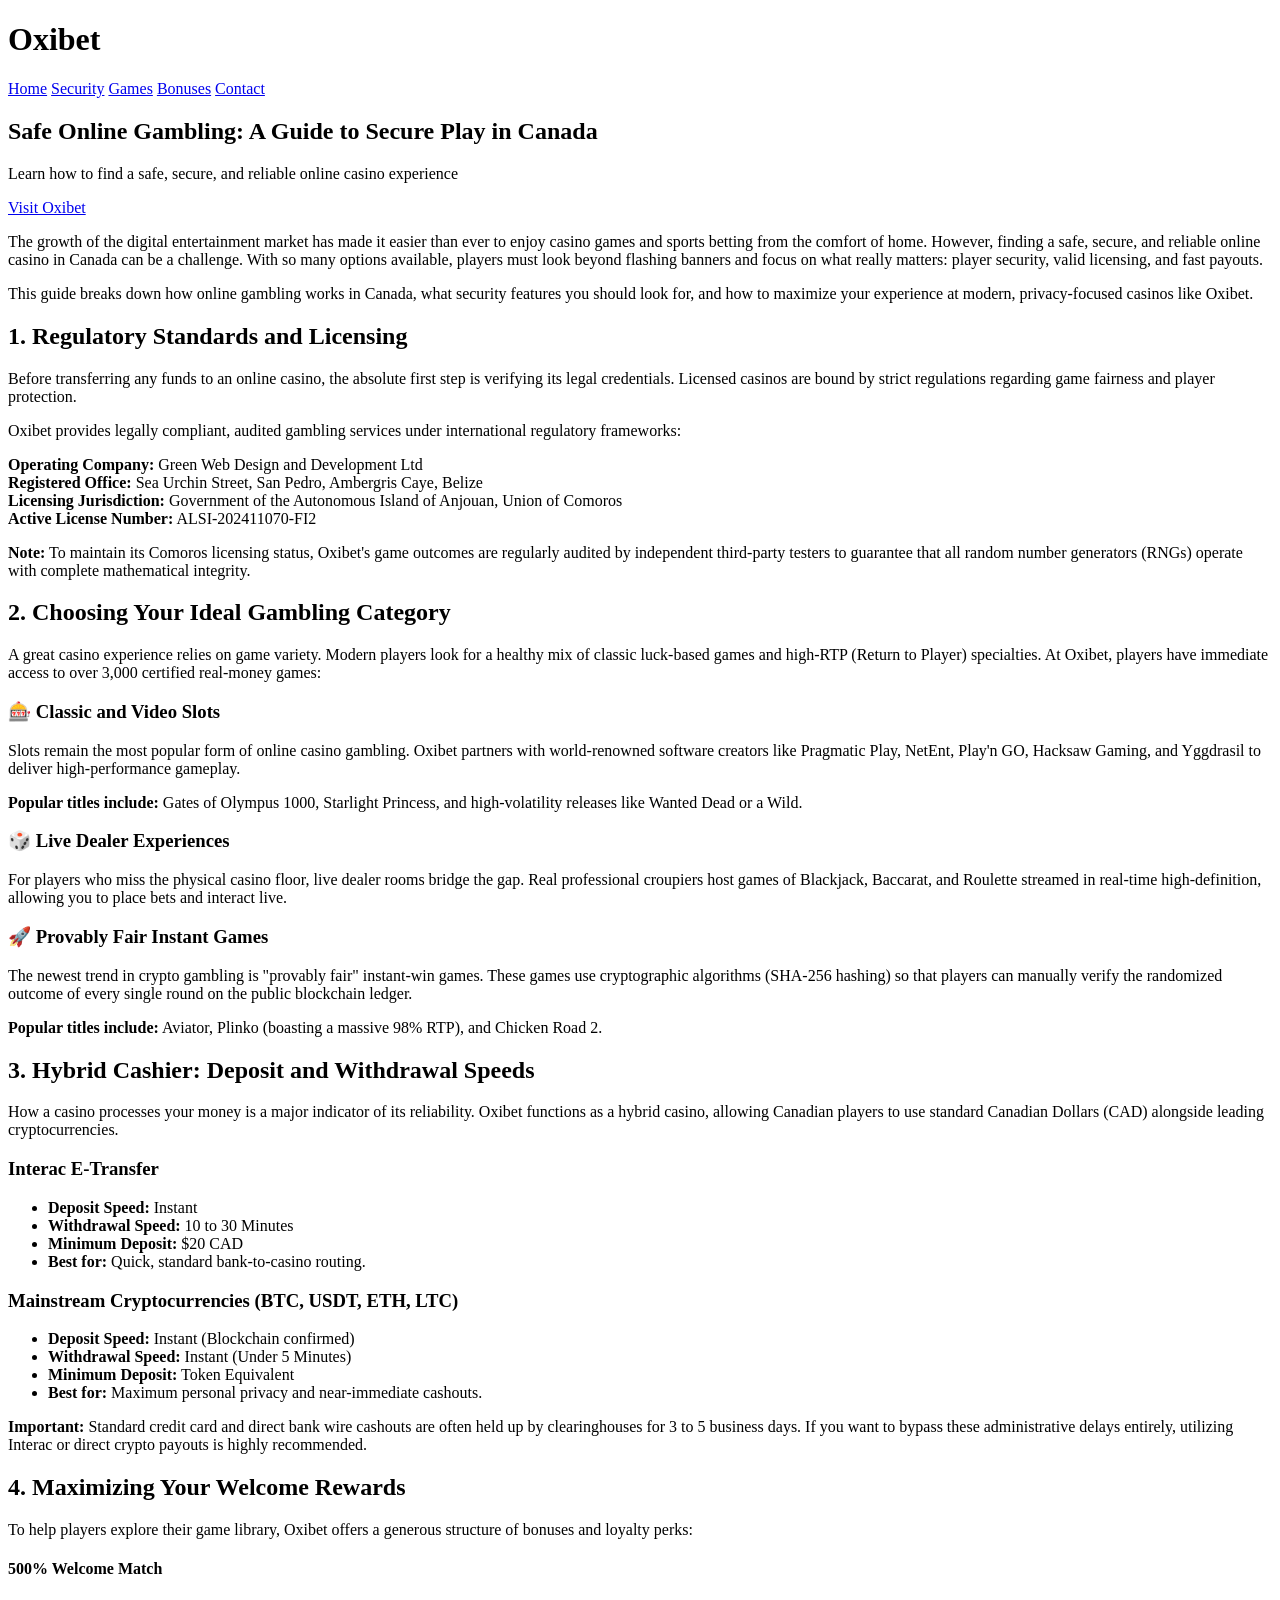
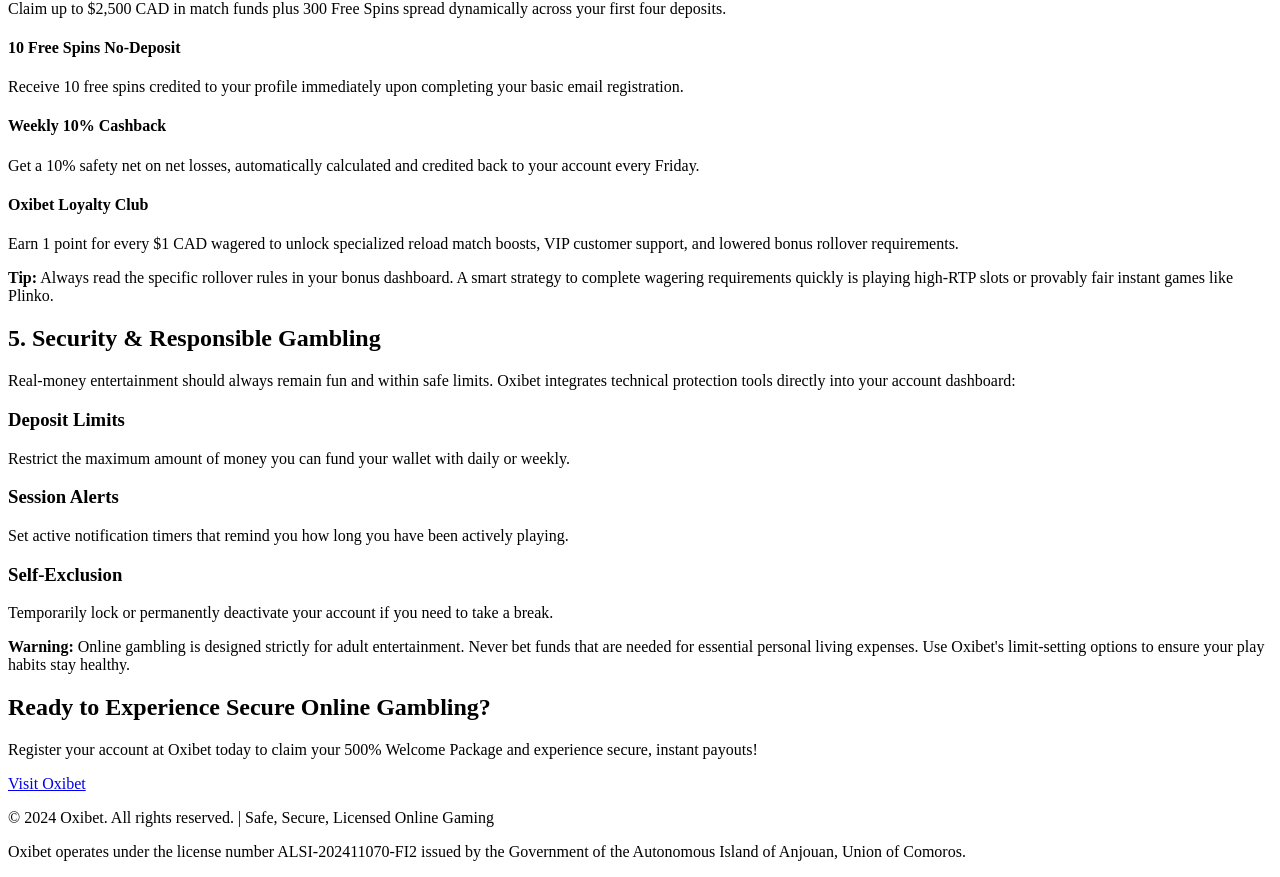
==== index.html @ b062eaac "Add index.html - Oxibet website" ====
<!DOCTYPE html>
<html lang="en">
<head>
    <meta charset="UTF-8">
    <meta name="viewport" content="width=device-width, initial-scale=1.0">
    <title>Safe Online Gambling: A Guide to Secure Play in Canada | Oxibet</title>
    <link rel="stylesheet" href="style.css">
</head>
<body>
    <!-- Header -->
    <header class="header">
        <div class="container">
            <h1 class="logo">Oxibet</h1>
            <nav class="nav">
                <a href="#home">Home</a>
                <a href="#security">Security</a>
                <a href="#games">Games</a>
                <a href="#bonuses">Bonuses</a>
                <a href="#contact">Contact</a>
            </nav>
        </div>
    </header>

    <!-- Hero Section -->
    <section class="hero" id="home">
        <div class="container">
            <h1 class="hero-title">Safe Online Gambling: A Guide to Secure Play in Canada</h1>
            <p class="hero-subtitle">Learn how to find a safe, secure, and reliable online casino experience</p>
            <a href="https://oxibet.com" class="cta-button">Visit Oxibet</a>
        </div>
    </section>

    <!-- Main Content -->
    <main class="main-content">
        <div class="container">
            <!-- Introduction -->
            <section class="intro-section">
                <p>The growth of the digital entertainment market has made it easier than ever to enjoy casino games and sports betting from the comfort of home. However, finding a safe, secure, and reliable online casino in Canada can be a challenge. With so many options available, players must look beyond flashing banners and focus on what really matters: player security, valid licensing, and fast payouts.</p>
                <p>This guide breaks down how online gambling works in Canada, what security features you should look for, and how to maximize your experience at modern, privacy-focused casinos like Oxibet.</p>
            </section>

            <!-- Section 1: Regulatory Standards and Licensing -->
            <section class="content-section" id="security">
                <h2>1. Regulatory Standards and Licensing</h2>
                <p>Before transferring any funds to an online casino, the absolute first step is verifying its legal credentials. Licensed casinos are bound by strict regulations regarding game fairness and player protection.</p>
                <p>Oxibet provides legally compliant, audited gambling services under international regulatory frameworks:</p>
                
                <div class="info-box">
                    <div class="info-item">
                        <strong>Operating Company:</strong> Green Web Design and Development Ltd
                    </div>
                    <div class="info-item">
                        <strong>Registered Office:</strong> Sea Urchin Street, San Pedro, Ambergris Caye, Belize
                    </div>
                    <div class="info-item">
                        <strong>Licensing Jurisdiction:</strong> Government of the Autonomous Island of Anjouan, Union of Comoros
                    </div>
                    <div class="info-item">
                        <strong>Active License Number:</strong> ALSI-202411070-FI2
                    </div>
                </div>
                
                <p class="note"><strong>Note:</strong> To maintain its Comoros licensing status, Oxibet's game outcomes are regularly audited by independent third-party testers to guarantee that all random number generators (RNGs) operate with complete mathematical integrity.</p>
            </section>

            <!-- Section 2: Game Categories -->
            <section class="content-section" id="games">
                <h2>2. Choosing Your Ideal Gambling Category</h2>
                <p>A great casino experience relies on game variety. Modern players look for a healthy mix of classic luck-based games and high-RTP (Return to Player) specialties. At Oxibet, players have immediate access to over 3,000 certified real-money games:</p>
                
                <div class="game-categories">
                    <div class="game-card">
                        <h3>🎰 Classic and Video Slots</h3>
                        <p>Slots remain the most popular form of online casino gambling. Oxibet partners with world-renowned software creators like Pragmatic Play, NetEnt, Play'n GO, Hacksaw Gaming, and Yggdrasil to deliver high-performance gameplay.</p>
                        <p><strong>Popular titles include:</strong> Gates of Olympus 1000, Starlight Princess, and high-volatility releases like Wanted Dead or a Wild.</p>
                    </div>
                    
                    <div class="game-card">
                        <h3>🎲 Live Dealer Experiences</h3>
                        <p>For players who miss the physical casino floor, live dealer rooms bridge the gap. Real professional croupiers host games of Blackjack, Baccarat, and Roulette streamed in real-time high-definition, allowing you to place bets and interact live.</p>
                    </div>
                    
                    <div class="game-card">
                        <h3>🚀 Provably Fair Instant Games</h3>
                        <p>The newest trend in crypto gambling is "provably fair" instant-win games. These games use cryptographic algorithms (SHA-256 hashing) so that players can manually verify the randomized outcome of every single round on the public blockchain ledger.</p>
                        <p><strong>Popular titles include:</strong> Aviator, Plinko (boasting a massive 98% RTP), and Chicken Road 2.</p>
                    </div>
                </div>
            </section>

            <!-- Section 3: Cashier -->
            <section class="content-section">
                <h2>3. Hybrid Cashier: Deposit and Withdrawal Speeds</h2>
                <p>How a casino processes your money is a major indicator of its reliability. Oxibet functions as a hybrid casino, allowing Canadian players to use standard Canadian Dollars (CAD) alongside leading cryptocurrencies.</p>
                
                <div class="cashier-table">
                    <div class="cashier-row">
                        <div class="cashier-method">
                            <h3>Interac E-Transfer</h3>
                            <ul>
                                <li><strong>Deposit Speed:</strong> Instant</li>
                                <li><strong>Withdrawal Speed:</strong> 10 to 30 Minutes</li>
                                <li><strong>Minimum Deposit:</strong> $20 CAD</li>
                                <li><strong>Best for:</strong> Quick, standard bank-to-casino routing.</li>
                            </ul>
                        </div>
                        
                        <div class="cashier-method">
                            <h3>Mainstream Cryptocurrencies (BTC, USDT, ETH, LTC)</h3>
                            <ul>
                                <li><strong>Deposit Speed:</strong> Instant (Blockchain confirmed)</li>
                                <li><strong>Withdrawal Speed:</strong> Instant (Under 5 Minutes)</li>
                                <li><strong>Minimum Deposit:</strong> Token Equivalent</li>
                                <li><strong>Best for:</strong> Maximum personal privacy and near-immediate cashouts.</li>
                            </ul>
                        </div>
                    </div>
                </div>
                
                <p class="warning"><strong>Important:</strong> Standard credit card and direct bank wire cashouts are often held up by clearinghouses for 3 to 5 business days. If you want to bypass these administrative delays entirely, utilizing Interac or direct crypto payouts is highly recommended.</p>
            </section>

            <!-- Section 4: Bonuses -->
            <section class="content-section" id="bonuses">
                <h2>4. Maximizing Your Welcome Rewards</h2>
                <p>To help players explore their game library, Oxibet offers a generous structure of bonuses and loyalty perks:</p>
                
                <div class="bonus-list">
                    <div class="bonus-item">
                        <h4>500% Welcome Match</h4>
                        <p>Claim up to $2,500 CAD in match funds plus 300 Free Spins spread dynamically across your first four deposits.</p>
                    </div>
                    
                    <div class="bonus-item">
                        <h4>10 Free Spins No-Deposit</h4>
                        <p>Receive 10 free spins credited to your profile immediately upon completing your basic email registration.</p>
                    </div>
                    
                    <div class="bonus-item">
                        <h4>Weekly 10% Cashback</h4>
                        <p>Get a 10% safety net on net losses, automatically calculated and credited back to your account every Friday.</p>
                    </div>
                    
                    <div class="bonus-item">
                        <h4>Oxibet Loyalty Club</h4>
                        <p>Earn 1 point for every $1 CAD wagered to unlock specialized reload match boosts, VIP customer support, and lowered bonus rollover requirements.</p>
                    </div>
                </div>
                
                <p class="tip"><strong>Tip:</strong> Always read the specific rollover rules in your bonus dashboard. A smart strategy to complete wagering requirements quickly is playing high-RTP slots or provably fair instant games like Plinko.</p>
            </section>

            <!-- Section 5: Security & Responsible Gambling -->
            <section class="content-section">
                <h2>5. Security & Responsible Gambling</h2>
                <p>Real-money entertainment should always remain fun and within safe limits. Oxibet integrates technical protection tools directly into your account dashboard:</p>
                
                <div class="security-features">
                    <div class="feature">
                        <h3>Deposit Limits</h3>
                        <p>Restrict the maximum amount of money you can fund your wallet with daily or weekly.</p>
                    </div>
                    
                    <div class="feature">
                        <h3>Session Alerts</h3>
                        <p>Set active notification timers that remind you how long you have been actively playing.</p>
                    </div>
                    
                    <div class="feature">
                        <h3>Self-Exclusion</h3>
                        <p>Temporarily lock or permanently deactivate your account if you need to take a break.</p>
                    </div>
                </div>
                
                <p class="warning"><strong>Warning:</strong> Online gambling is designed strictly for adult entertainment. Never bet funds that are needed for essential personal living expenses. Use Oxibet's limit-setting options to ensure your play habits stay healthy.</p>
            </section>

            <!-- Call to Action -->
            <section class="cta-section" id="contact">
                <h2>Ready to Experience Secure Online Gambling?</h2>
                <p>Register your account at Oxibet today to claim your 500% Welcome Package and experience secure, instant payouts!</p>
                <a href="https://oxibet.com" class="cta-button cta-large">Visit Oxibet</a>
            </section>
        </div>
    </main>

    <!-- Footer -->
    <footer class="footer">
        <div class="container">
            <p>&copy; 2024 Oxibet. All rights reserved. | Safe, Secure, Licensed Online Gaming</p>
            <p class="footer-note">Oxibet operates under the license number ALSI-202411070-FI2 issued by the Government of the Autonomous Island of Anjouan, Union of Comoros.</p>
        </div>
    </footer>
</body>
</html>
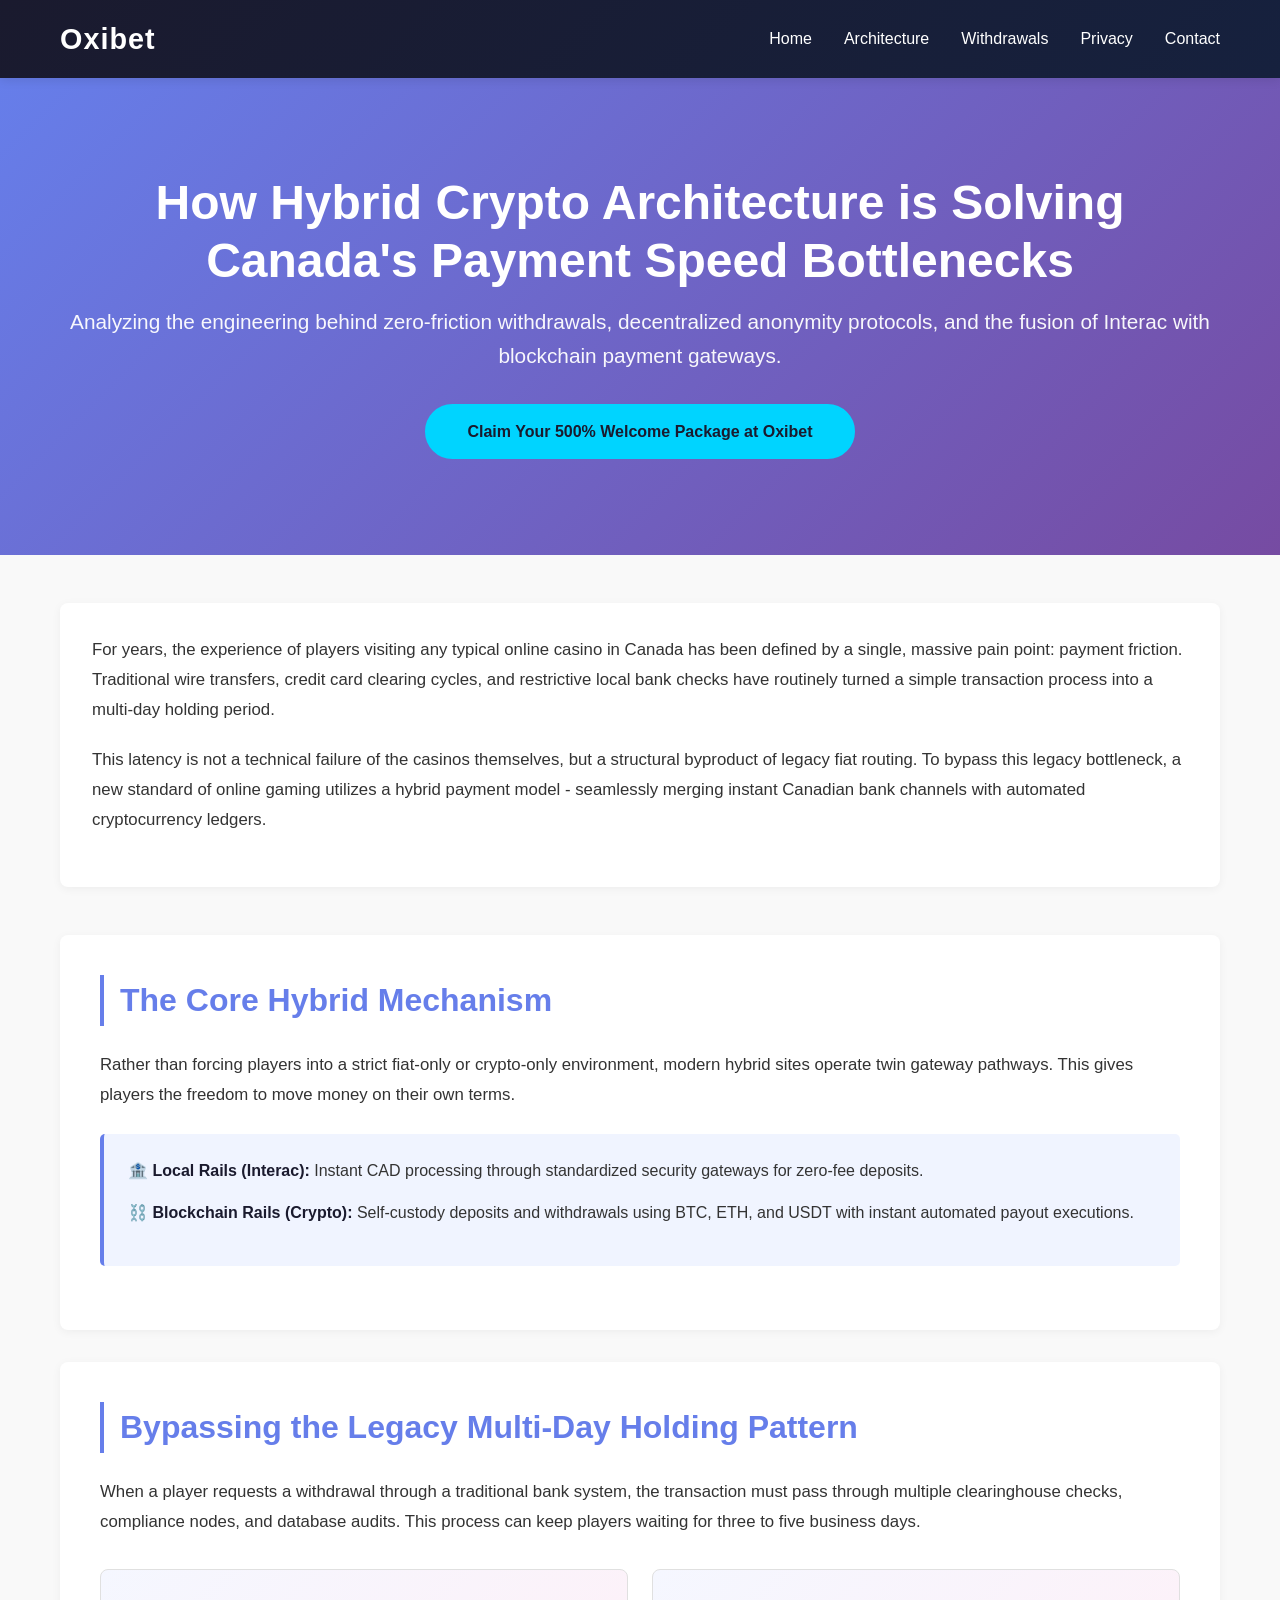
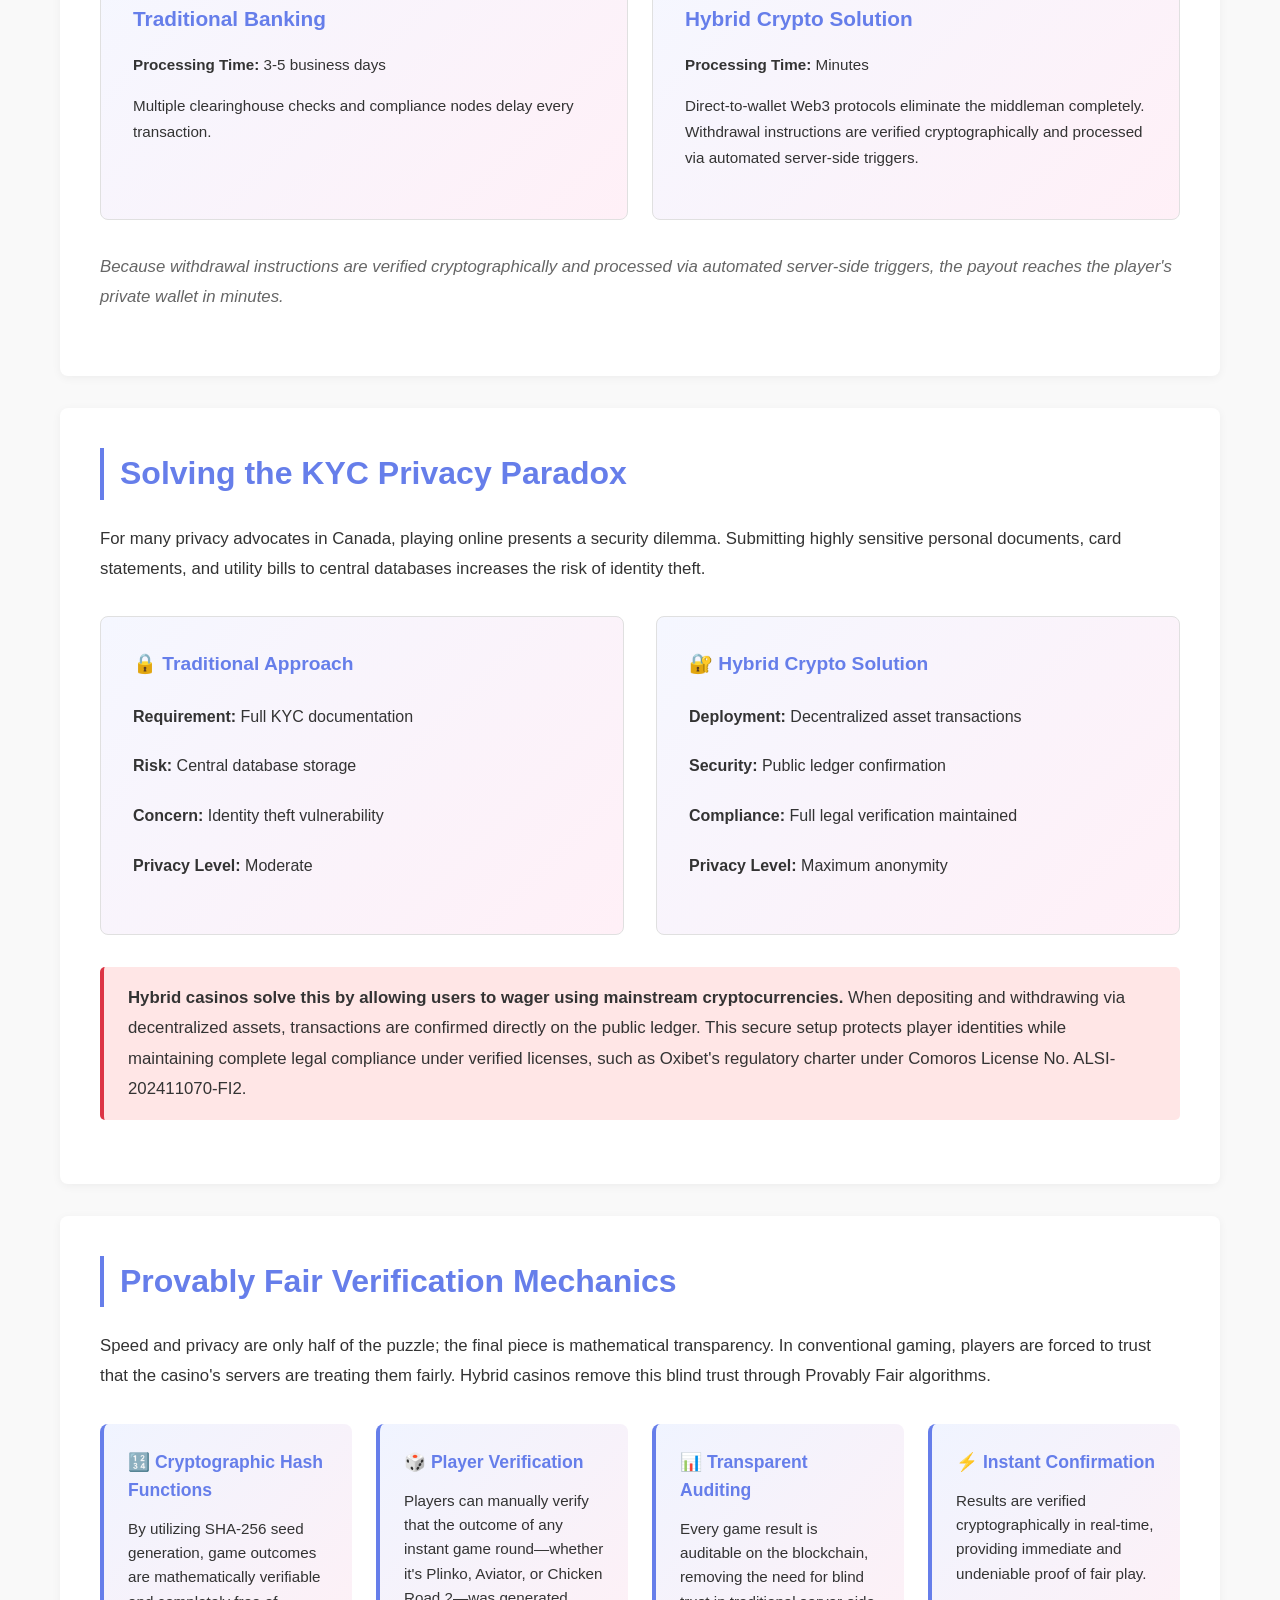
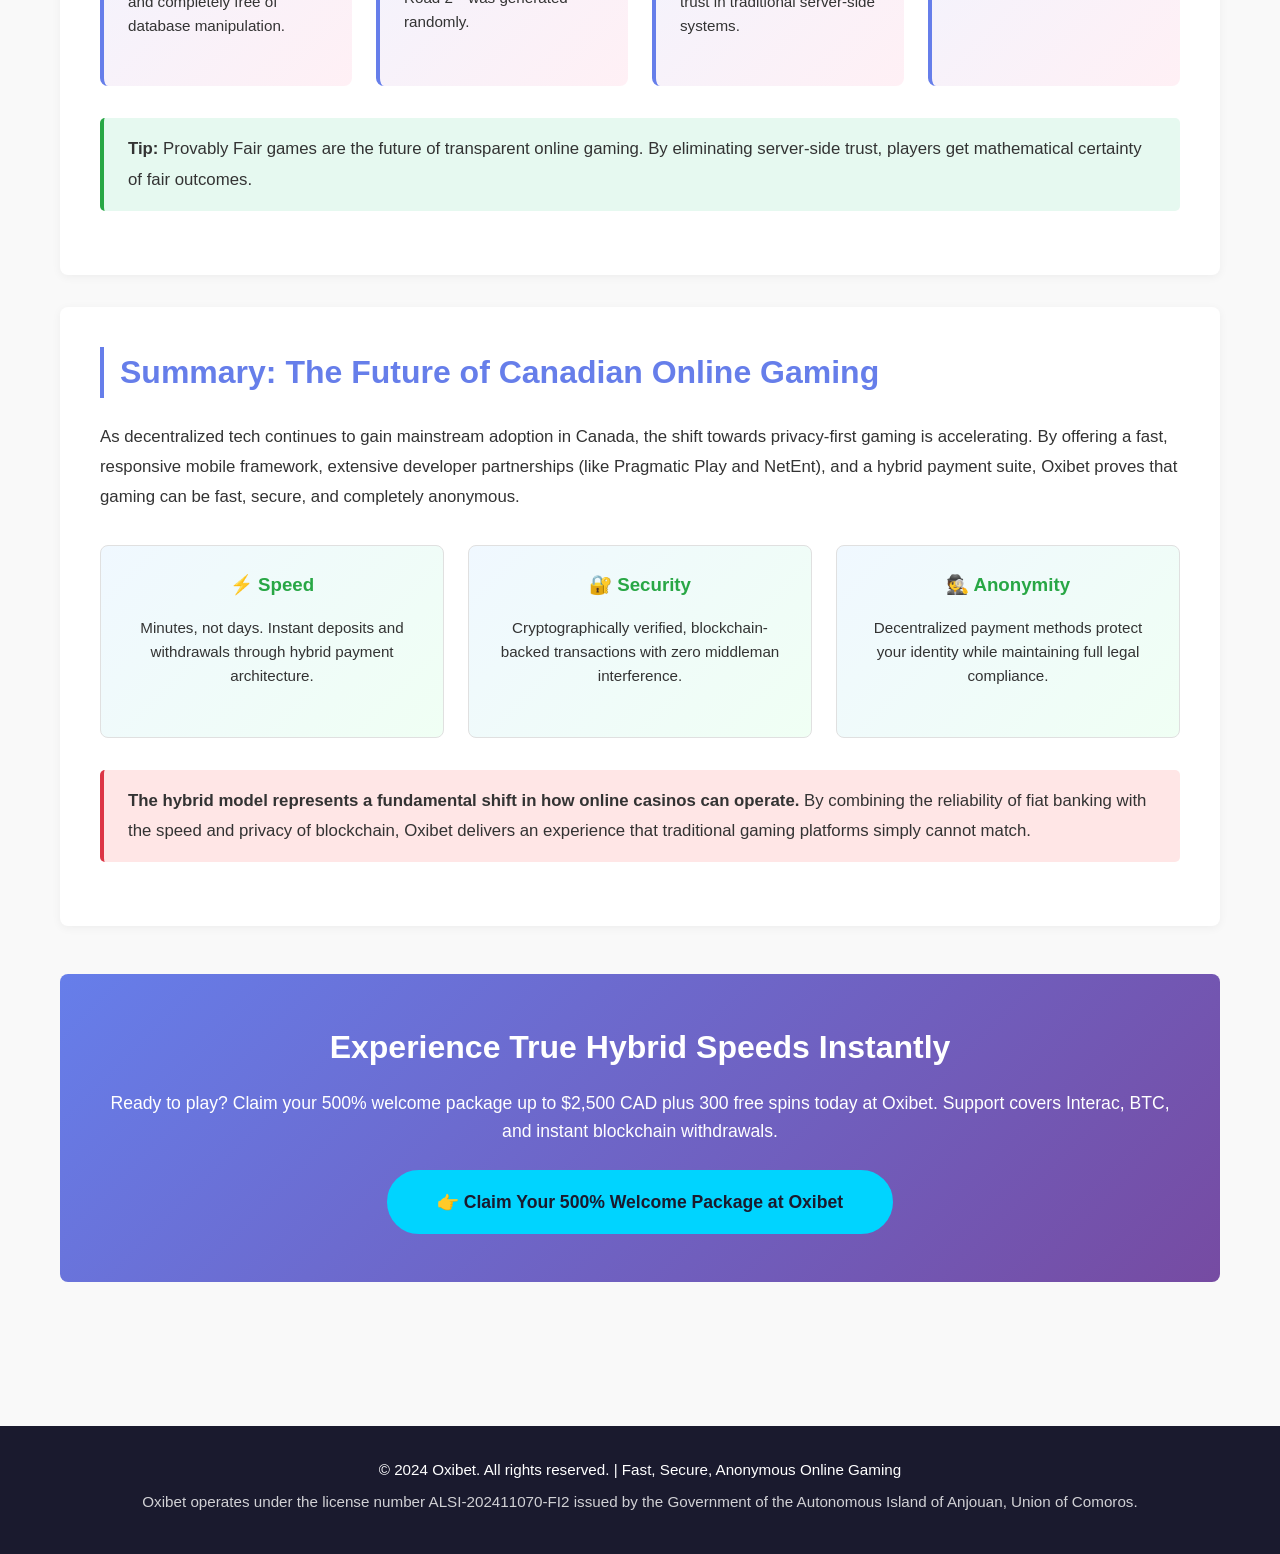
==== commit 61954b41: "Update page with hybrid crypto architecture content" ====
--- a/index.html
+++ b/index.html
@@ -3,7 +3,7 @@
 <head>
     <meta charset="UTF-8">
     <meta name="viewport" content="width=device-width, initial-scale=1.0">
-    <title>Safe Online Gambling: A Guide to Secure Play in Canada | Oxibet</title>
+    <title>How Hybrid Crypto Architecture is Solving Canada's Payment Speed Bottlenecks | Oxibet</title>
     <link rel="stylesheet" href="style.css">
 </head>
 <body>
@@ -13,9 +13,9 @@
             <h1 class="logo">Oxibet</h1>
             <nav class="nav">
                 <a href="#home">Home</a>
-                <a href="#security">Security</a>
-                <a href="#games">Games</a>
-                <a href="#bonuses">Bonuses</a>
+                <a href="#mechanism">Architecture</a>
+                <a href="#withdrawal">Withdrawals</a>
+                <a href="#kyc">Privacy</a>
                 <a href="#contact">Contact</a>
             </nav>
         </div>
@@ -24,9 +24,9 @@
     <!-- Hero Section -->
     <section class="hero" id="home">
         <div class="container">
-            <h1 class="hero-title">Safe Online Gambling: A Guide to Secure Play in Canada</h1>
-            <p class="hero-subtitle">Learn how to find a safe, secure, and reliable online casino experience</p>
-            <a href="https://oxibet.com" class="cta-button">Visit Oxibet</a>
+            <h1 class="hero-title">How Hybrid Crypto Architecture is Solving Canada's Payment Speed Bottlenecks</h1>
+            <p class="hero-subtitle">Analyzing the engineering behind zero-friction withdrawals, decentralized anonymity protocols, and the fusion of Interac with blockchain payment gateways.</p>
+            <a href="https://oxibet.com" class="cta-button">Claim Your 500% Welcome Package at Oxibet</a>
         </div>
     </section>
 
@@ -35,151 +35,139 @@
         <div class="container">
             <!-- Introduction -->
             <section class="intro-section">
-                <p>The growth of the digital entertainment market has made it easier than ever to enjoy casino games and sports betting from the comfort of home. However, finding a safe, secure, and reliable online casino in Canada can be a challenge. With so many options available, players must look beyond flashing banners and focus on what really matters: player security, valid licensing, and fast payouts.</p>
-                <p>This guide breaks down how online gambling works in Canada, what security features you should look for, and how to maximize your experience at modern, privacy-focused casinos like Oxibet.</p>
+                <p>For years, the experience of players visiting any typical online casino in Canada has been defined by a single, massive pain point: payment friction. Traditional wire transfers, credit card clearing cycles, and restrictive local bank checks have routinely turned a simple transaction process into a multi-day holding period.</p>
+                <p>This latency is not a technical failure of the casinos themselves, but a structural byproduct of legacy fiat routing. To bypass this legacy bottleneck, a new standard of online gaming utilizes a hybrid payment model - seamlessly merging instant Canadian bank channels with automated cryptocurrency ledgers.</p>
             </section>
 
-            <!-- Section 1: Regulatory Standards and Licensing -->
-            <section class="content-section" id="security">
-                <h2>1. Regulatory Standards and Licensing</h2>
-                <p>Before transferring any funds to an online casino, the absolute first step is verifying its legal credentials. Licensed casinos are bound by strict regulations regarding game fairness and player protection.</p>
-                <p>Oxibet provides legally compliant, audited gambling services under international regulatory frameworks:</p>
+            <!-- Section 1: The Core Hybrid Mechanism -->
+            <section class="content-section" id="mechanism">
+                <h2>The Core Hybrid Mechanism</h2>
+                <p>Rather than forcing players into a strict fiat-only or crypto-only environment, modern hybrid sites operate twin gateway pathways. This gives players the freedom to move money on their own terms.</p>
                 
                 <div class="info-box">
                     <div class="info-item">
-                        <strong>Operating Company:</strong> Green Web Design and Development Ltd
+                        <strong>🏦 Local Rails (Interac):</strong> Instant CAD processing through standardized security gateways for zero-fee deposits.
                     </div>
                     <div class="info-item">
-                        <strong>Registered Office:</strong> Sea Urchin Street, San Pedro, Ambergris Caye, Belize
-                    </div>
-                    <div class="info-item">
-                        <strong>Licensing Jurisdiction:</strong> Government of the Autonomous Island of Anjouan, Union of Comoros
-                    </div>
-                    <div class="info-item">
-                        <strong>Active License Number:</strong> ALSI-202411070-FI2
-                    </div>
-                </div>
-                
-                <p class="note"><strong>Note:</strong> To maintain its Comoros licensing status, Oxibet's game outcomes are regularly audited by independent third-party testers to guarantee that all random number generators (RNGs) operate with complete mathematical integrity.</p>
-            </section>
-
-            <!-- Section 2: Game Categories -->
-            <section class="content-section" id="games">
-                <h2>2. Choosing Your Ideal Gambling Category</h2>
-                <p>A great casino experience relies on game variety. Modern players look for a healthy mix of classic luck-based games and high-RTP (Return to Player) specialties. At Oxibet, players have immediate access to over 3,000 certified real-money games:</p>
-                
-                <div class="game-categories">
-                    <div class="game-card">
-                        <h3>🎰 Classic and Video Slots</h3>
-                        <p>Slots remain the most popular form of online casino gambling. Oxibet partners with world-renowned software creators like Pragmatic Play, NetEnt, Play'n GO, Hacksaw Gaming, and Yggdrasil to deliver high-performance gameplay.</p>
-                        <p><strong>Popular titles include:</strong> Gates of Olympus 1000, Starlight Princess, and high-volatility releases like Wanted Dead or a Wild.</p>
-                    </div>
-                    
-                    <div class="game-card">
-                        <h3>🎲 Live Dealer Experiences</h3>
-                        <p>For players who miss the physical casino floor, live dealer rooms bridge the gap. Real professional croupiers host games of Blackjack, Baccarat, and Roulette streamed in real-time high-definition, allowing you to place bets and interact live.</p>
-                    </div>
-                    
-                    <div class="game-card">
-                        <h3>🚀 Provably Fair Instant Games</h3>
-                        <p>The newest trend in crypto gambling is "provably fair" instant-win games. These games use cryptographic algorithms (SHA-256 hashing) so that players can manually verify the randomized outcome of every single round on the public blockchain ledger.</p>
-                        <p><strong>Popular titles include:</strong> Aviator, Plinko (boasting a massive 98% RTP), and Chicken Road 2.</p>
+                        <strong>⛓️ Blockchain Rails (Crypto):</strong> Self-custody deposits and withdrawals using BTC, ETH, and USDT with instant automated payout executions.
                     </div>
                 </div>
             </section>
 
-            <!-- Section 3: Cashier -->
-            <section class="content-section">
-                <h2>3. Hybrid Cashier: Deposit and Withdrawal Speeds</h2>
-                <p>How a casino processes your money is a major indicator of its reliability. Oxibet functions as a hybrid casino, allowing Canadian players to use standard Canadian Dollars (CAD) alongside leading cryptocurrencies.</p>
+            <!-- Section 2: Bypassing Legacy Holding Patterns -->
+            <section class="content-section" id="withdrawal">
+                <h2>Bypassing the Legacy Multi-Day Holding Pattern</h2>
+                <p>When a player requests a withdrawal through a traditional bank system, the transaction must pass through multiple clearinghouse checks, compliance nodes, and database audits. This process can keep players waiting for three to five business days.</p>
+                
+                <div class="game-categories">
+                    <div class="game-card">
+                        <h3>Traditional Banking</h3>
+                        <p><strong>Processing Time:</strong> 3-5 business days</p>
+                        <p>Multiple clearinghouse checks and compliance nodes delay every transaction.</p>
+                    </div>
+                    
+                    <div class="game-card">
+                        <h3>Hybrid Crypto Solution</h3>
+                        <p><strong>Processing Time:</strong> Minutes</p>
+                        <p>Direct-to-wallet Web3 protocols eliminate the middleman completely. Withdrawal instructions are verified cryptographically and processed via automated server-side triggers.</p>
+                    </div>
+                </div>
+
+                <p style="margin-top: 20px; font-style: italic; color: #666;">Because withdrawal instructions are verified cryptographically and processed via automated server-side triggers, the payout reaches the player's private wallet in minutes.</p>
+            </section>
+
+            <!-- Section 3: KYC Privacy Paradox -->
+            <section class="content-section" id="kyc">
+                <h2>Solving the KYC Privacy Paradox</h2>
+                <p>For many privacy advocates in Canada, playing online presents a security dilemma. Submitting highly sensitive personal documents, card statements, and utility bills to central databases increases the risk of identity theft.</p>
                 
                 <div class="cashier-table">
                     <div class="cashier-row">
                         <div class="cashier-method">
-                            <h3>Interac E-Transfer</h3>
+                            <h3>🔒 Traditional Approach</h3>
                             <ul>
-                                <li><strong>Deposit Speed:</strong> Instant</li>
-                                <li><strong>Withdrawal Speed:</strong> 10 to 30 Minutes</li>
-                                <li><strong>Minimum Deposit:</strong> $20 CAD</li>
-                                <li><strong>Best for:</strong> Quick, standard bank-to-casino routing.</li>
+                                <li><strong>Requirement:</strong> Full KYC documentation</li>
+                                <li><strong>Risk:</strong> Central database storage</li>
+                                <li><strong>Concern:</strong> Identity theft vulnerability</li>
+                                <li><strong>Privacy Level:</strong> Moderate</li>
                             </ul>
                         </div>
                         
                         <div class="cashier-method">
-                            <h3>Mainstream Cryptocurrencies (BTC, USDT, ETH, LTC)</h3>
+                            <h3>🔐 Hybrid Crypto Solution</h3>
                             <ul>
-                                <li><strong>Deposit Speed:</strong> Instant (Blockchain confirmed)</li>
-                                <li><strong>Withdrawal Speed:</strong> Instant (Under 5 Minutes)</li>
-                                <li><strong>Minimum Deposit:</strong> Token Equivalent</li>
-                                <li><strong>Best for:</strong> Maximum personal privacy and near-immediate cashouts.</li>
+                                <li><strong>Deployment:</strong> Decentralized asset transactions</li>
+                                <li><strong>Security:</strong> Public ledger confirmation</li>
+                                <li><strong>Compliance:</strong> Full legal verification maintained</li>
+                                <li><strong>Privacy Level:</strong> Maximum anonymity</li>
                             </ul>
                         </div>
                     </div>
                 </div>
                 
-                <p class="warning"><strong>Important:</strong> Standard credit card and direct bank wire cashouts are often held up by clearinghouses for 3 to 5 business days. If you want to bypass these administrative delays entirely, utilizing Interac or direct crypto payouts is highly recommended.</p>
+                <p class="warning"><strong>Hybrid casinos solve this by allowing users to wager using mainstream cryptocurrencies.</strong> When depositing and withdrawing via decentralized assets, transactions are confirmed directly on the public ledger. This secure setup protects player identities while maintaining complete legal compliance under verified licenses, such as Oxibet's regulatory charter under Comoros License No. ALSI-202411070-FI2.</p>
             </section>
 
-            <!-- Section 4: Bonuses -->
-            <section class="content-section" id="bonuses">
-                <h2>4. Maximizing Your Welcome Rewards</h2>
-                <p>To help players explore their game library, Oxibet offers a generous structure of bonuses and loyalty perks:</p>
+            <!-- Section 4: Provably Fair Verification -->
+            <section class="content-section">
+                <h2>Provably Fair Verification Mechanics</h2>
+                <p>Speed and privacy are only half of the puzzle; the final piece is mathematical transparency. In conventional gaming, players are forced to trust that the casino's servers are treating them fairly. Hybrid casinos remove this blind trust through Provably Fair algorithms.</p>
                 
                 <div class="bonus-list">
                     <div class="bonus-item">
-                        <h4>500% Welcome Match</h4>
-                        <p>Claim up to $2,500 CAD in match funds plus 300 Free Spins spread dynamically across your first four deposits.</p>
+                        <h4>🔢 Cryptographic Hash Functions</h4>
+                        <p>By utilizing SHA-256 seed generation, game outcomes are mathematically verifiable and completely free of database manipulation.</p>
                     </div>
                     
                     <div class="bonus-item">
-                        <h4>10 Free Spins No-Deposit</h4>
-                        <p>Receive 10 free spins credited to your profile immediately upon completing your basic email registration.</p>
+                        <h4>🎲 Player Verification</h4>
+                        <p>Players can manually verify that the outcome of any instant game round—whether it's Plinko, Aviator, or Chicken Road 2—was generated randomly.</p>
                     </div>
                     
                     <div class="bonus-item">
-                        <h4>Weekly 10% Cashback</h4>
-                        <p>Get a 10% safety net on net losses, automatically calculated and credited back to your account every Friday.</p>
+                        <h4>📊 Transparent Auditing</h4>
+                        <p>Every game result is auditable on the blockchain, removing the need for blind trust in traditional server-side systems.</p>
                     </div>
                     
                     <div class="bonus-item">
-                        <h4>Oxibet Loyalty Club</h4>
-                        <p>Earn 1 point for every $1 CAD wagered to unlock specialized reload match boosts, VIP customer support, and lowered bonus rollover requirements.</p>
+                        <h4>⚡ Instant Confirmation</h4>
+                        <p>Results are verified cryptographically in real-time, providing immediate and undeniable proof of fair play.</p>
                     </div>
                 </div>
                 
-                <p class="tip"><strong>Tip:</strong> Always read the specific rollover rules in your bonus dashboard. A smart strategy to complete wagering requirements quickly is playing high-RTP slots or provably fair instant games like Plinko.</p>
+                <p class="tip"><strong>Tip:</strong> Provably Fair games are the future of transparent online gaming. By eliminating server-side trust, players get mathematical certainty of fair outcomes.</p>
             </section>
 
-            <!-- Section 5: Security & Responsible Gambling -->
+            <!-- Section 5: Summary -->
             <section class="content-section">
-                <h2>5. Security & Responsible Gambling</h2>
-                <p>Real-money entertainment should always remain fun and within safe limits. Oxibet integrates technical protection tools directly into your account dashboard:</p>
+                <h2>Summary: The Future of Canadian Online Gaming</h2>
+                <p>As decentralized tech continues to gain mainstream adoption in Canada, the shift towards privacy-first gaming is accelerating. By offering a fast, responsive mobile framework, extensive developer partnerships (like Pragmatic Play and NetEnt), and a hybrid payment suite, Oxibet proves that gaming can be fast, secure, and completely anonymous.</p>
                 
                 <div class="security-features">
                     <div class="feature">
-                        <h3>Deposit Limits</h3>
-                        <p>Restrict the maximum amount of money you can fund your wallet with daily or weekly.</p>
+                        <h3>⚡ Speed</h3>
+                        <p>Minutes, not days. Instant deposits and withdrawals through hybrid payment architecture.</p>
                     </div>
                     
                     <div class="feature">
-                        <h3>Session Alerts</h3>
-                        <p>Set active notification timers that remind you how long you have been actively playing.</p>
+                        <h3>🔐 Security</h3>
+                        <p>Cryptographically verified, blockchain-backed transactions with zero middleman interference.</p>
                     </div>
                     
                     <div class="feature">
-                        <h3>Self-Exclusion</h3>
-                        <p>Temporarily lock or permanently deactivate your account if you need to take a break.</p>
+                        <h3>🕵️ Anonymity</h3>
+                        <p>Decentralized payment methods protect your identity while maintaining full legal compliance.</p>
                     </div>
                 </div>
                 
-                <p class="warning"><strong>Warning:</strong> Online gambling is designed strictly for adult entertainment. Never bet funds that are needed for essential personal living expenses. Use Oxibet's limit-setting options to ensure your play habits stay healthy.</p>
+                <p class="warning"><strong>The hybrid model represents a fundamental shift in how online casinos can operate.</strong> By combining the reliability of fiat banking with the speed and privacy of blockchain, Oxibet delivers an experience that traditional gaming platforms simply cannot match.</p>
             </section>
 
             <!-- Call to Action -->
             <section class="cta-section" id="contact">
-                <h2>Ready to Experience Secure Online Gambling?</h2>
-                <p>Register your account at Oxibet today to claim your 500% Welcome Package and experience secure, instant payouts!</p>
-                <a href="https://oxibet.com" class="cta-button cta-large">Visit Oxibet</a>
+                <h2>Experience True Hybrid Speeds Instantly</h2>
+                <p>Ready to play? Claim your 500% welcome package up to $2,500 CAD plus 300 free spins today at Oxibet. Support covers Interac, BTC, and instant blockchain withdrawals.</p>
+                <a href="https://oxibet.com" class="cta-button cta-large">👉 Claim Your 500% Welcome Package at Oxibet</a>
             </section>
         </div>
     </main>
@@ -187,9 +175,9 @@
     <!-- Footer -->
     <footer class="footer">
         <div class="container">
-            <p>&copy; 2024 Oxibet. All rights reserved. | Safe, Secure, Licensed Online Gaming</p>
+            <p>&copy; 2024 Oxibet. All rights reserved. | Fast, Secure, Anonymous Online Gaming</p>
             <p class="footer-note">Oxibet operates under the license number ALSI-202411070-FI2 issued by the Government of the Autonomous Island of Anjouan, Union of Comoros.</p>
         </div>
     </footer>
 </body>
-</html>+</html>
--- a/style.css
+++ b/style.css
@@ -0,0 +1,415 @@
+/* Global Styles */
+* {
+    margin: 0;
+    padding: 0;
+    box-sizing: border-box;
+}
+
+body {
+    font-family: 'Segoe UI', Tahoma, Geneva, Verdana, sans-serif;
+    line-height: 1.6;
+    color: #333;
+    background-color: #f9f9f9;
+}
+
+html {
+    scroll-behavior: smooth;
+}
+
+.container {
+    max-width: 1200px;
+    margin: 0 auto;
+    padding: 0 20px;
+}
+
+/* Header */
+.header {
+    background: linear-gradient(135deg, #1a1a2e 0%, #16213e 100%);
+    color: white;
+    padding: 1rem 0;
+    box-shadow: 0 2px 10px rgba(0, 0, 0, 0.1);
+    position: sticky;
+    top: 0;
+    z-index: 100;
+}
+
+.header .container {
+    display: flex;
+    justify-content: space-between;
+    align-items: center;
+}
+
+.logo {
+    font-size: 1.8rem;
+    font-weight: bold;
+    letter-spacing: 1px;
+}
+
+.nav {
+    display: flex;
+    gap: 2rem;
+}
+
+.nav a {
+    color: white;
+    text-decoration: none;
+    transition: color 0.3s ease;
+    font-weight: 500;
+}
+
+.nav a:hover {
+    color: #00d4ff;
+}
+
+/* Hero Section */
+.hero {
+    background: linear-gradient(135deg, #667eea 0%, #764ba2 100%);
+    color: white;
+    padding: 6rem 0;
+    text-align: center;
+}
+
+.hero-title {
+    font-size: 3rem;
+    margin-bottom: 1rem;
+    font-weight: 700;
+    line-height: 1.2;
+}
+
+.hero-subtitle {
+    font-size: 1.3rem;
+    margin-bottom: 2rem;
+    opacity: 0.95;
+}
+
+/* CTA Button */
+.cta-button {
+    display: inline-block;
+    background: #00d4ff;
+    color: #1a1a2e;
+    padding: 0.8rem 2.5rem;
+    border-radius: 50px;
+    text-decoration: none;
+    font-weight: bold;
+    transition: all 0.3s ease;
+    border: 2px solid #00d4ff;
+}
+
+.cta-button:hover {
+    background: transparent;
+    color: white;
+}
+
+.cta-large {
+    padding: 1rem 3rem;
+    font-size: 1.1rem;
+}
+
+/* Main Content */
+.main-content {
+    padding: 3rem 0;
+}
+
+/* Intro Section */
+.intro-section {
+    background: white;
+    padding: 2rem;
+    border-radius: 8px;
+    margin-bottom: 3rem;
+    box-shadow: 0 2px 10px rgba(0, 0, 0, 0.05);
+    line-height: 1.8;
+}
+
+.intro-section p {
+    margin-bottom: 1.2rem;
+    font-size: 1.05rem;
+}
+
+/* Content Sections */
+.content-section {
+    background: white;
+    padding: 2.5rem;
+    border-radius: 8px;
+    margin-bottom: 2rem;
+    box-shadow: 0 2px 10px rgba(0, 0, 0, 0.05);
+}
+
+.content-section h2 {
+    color: #667eea;
+    font-size: 2rem;
+    margin-bottom: 1.5rem;
+    border-left: 4px solid #667eea;
+    padding-left: 1rem;
+}
+
+.content-section p {
+    margin-bottom: 1.5rem;
+    line-height: 1.8;
+    font-size: 1.05rem;
+}
+
+/* Info Box */
+.info-box {
+    background: #f0f4ff;
+    border-left: 4px solid #667eea;
+    padding: 1.5rem;
+    border-radius: 5px;
+    margin: 1.5rem 0;
+}
+
+.info-item {
+    margin-bottom: 1rem;
+    line-height: 1.6;
+}
+
+.info-item strong {
+    color: #1a1a2e;
+}
+
+/* Note Box */
+.note {
+    background: #fff9e6;
+    border-left: 4px solid #ffc107;
+    padding: 1rem 1.5rem;
+    border-radius: 5px;
+    margin: 1.5rem 0;
+}
+
+.warning {
+    background: #ffe6e6;
+    border-left: 4px solid #dc3545;
+    padding: 1rem 1.5rem;
+    border-radius: 5px;
+    margin: 1.5rem 0;
+}
+
+.tip {
+    background: #e6f9f0;
+    border-left: 4px solid #28a745;
+    padding: 1rem 1.5rem;
+    border-radius: 5px;
+    margin: 1.5rem 0;
+}
+
+/* Game Categories */
+.game-categories {
+    display: grid;
+    grid-template-columns: repeat(auto-fit, minmax(300px, 1fr));
+    gap: 1.5rem;
+    margin: 2rem 0;
+}
+
+.game-card {
+    background: linear-gradient(135deg, #f5f7ff 0%, #fff0f7 100%);
+    padding: 2rem;
+    border-radius: 8px;
+    border: 1px solid #e0e0e0;
+    transition: transform 0.3s ease, box-shadow 0.3s ease;
+}
+
+.game-card:hover {
+    transform: translateY(-5px);
+    box-shadow: 0 5px 20px rgba(102, 126, 234, 0.15);
+}
+
+.game-card h3 {
+    color: #667eea;
+    margin-bottom: 1rem;
+    font-size: 1.3rem;
+}
+
+.game-card p {
+    margin-bottom: 1rem;
+    font-size: 0.95rem;
+    line-height: 1.7;
+}
+
+/* Cashier Table */
+.cashier-table {
+    display: grid;
+    grid-template-columns: repeat(auto-fit, minmax(300px, 1fr));
+    gap: 2rem;
+    margin: 2rem 0;
+}
+
+.cashier-row {
+    display: contents;
+}
+
+.cashier-method {
+    background: linear-gradient(135deg, #f5f7ff 0%, #fff0f7 100%);
+    padding: 2rem;
+    border-radius: 8px;
+    border: 1px solid #e0e0e0;
+}
+
+.cashier-method h3 {
+    color: #667eea;
+    margin-bottom: 1.5rem;
+    font-size: 1.2rem;
+}
+
+.cashier-method ul {
+    list-style: none;
+}
+
+.cashier-method li {
+    margin-bottom: 1rem;
+    padding-bottom: 0.5rem;
+    line-height: 1.6;
+}
+
+/* Bonus List */
+.bonus-list {
+    display: grid;
+    grid-template-columns: repeat(auto-fit, minmax(250px, 1fr));
+    gap: 1.5rem;
+    margin: 2rem 0;
+}
+
+.bonus-item {
+    background: linear-gradient(135deg, #f0f4ff 0%, #fff0f5 100%);
+    padding: 1.5rem;
+    border-radius: 8px;
+    border-left: 4px solid #667eea;
+}
+
+.bonus-item h4 {
+    color: #667eea;
+    margin-bottom: 0.8rem;
+    font-size: 1.1rem;
+}
+
+.bonus-item p {
+    font-size: 0.95rem;
+    line-height: 1.6;
+}
+
+/* Security Features */
+.security-features {
+    display: grid;
+    grid-template-columns: repeat(auto-fit, minmax(250px, 1fr));
+    gap: 1.5rem;
+    margin: 2rem 0;
+}
+
+.feature {
+    background: linear-gradient(135deg, #f0f8ff 0%, #f0fff4 100%);
+    padding: 1.5rem;
+    border-radius: 8px;
+    border: 1px solid #e0e0e0;
+    text-align: center;
+}
+
+.feature h3 {
+    color: #28a745;
+    margin-bottom: 1rem;
+}
+
+.feature p {
+    font-size: 0.95rem;
+    line-height: 1.6;
+}
+
+/* CTA Section */
+.cta-section {
+    background: linear-gradient(135deg, #667eea 0%, #764ba2 100%);
+    color: white;
+    padding: 3rem;
+    border-radius: 8px;
+    text-align: center;
+    margin: 3rem 0;
+}
+
+.cta-section h2 {
+    color: white;
+    font-size: 2rem;
+    margin-bottom: 1rem;
+    border: none;
+    padding: 0;
+}
+
+.cta-section p {
+    font-size: 1.1rem;
+    margin-bottom: 1.5rem;
+}
+
+/* Footer */
+.footer {
+    background: #1a1a2e;
+    color: white;
+    text-align: center;
+    padding: 2rem 0;
+    margin-top: 3rem;
+}
+
+.footer p {
+    margin-bottom: 0.5rem;
+    font-size: 0.95rem;
+}
+
+.footer-note {
+    font-size: 0.85rem;
+    opacity: 0.8;
+}
+
+/* Responsive Design */
+@media (max-width: 768px) {
+    .nav {
+        gap: 1rem;
+        flex-wrap: wrap;
+    }
+
+    .nav a {
+        font-size: 0.9rem;
+    }
+
+    .hero-title {
+        font-size: 2rem;
+    }
+
+    .hero-subtitle {
+        font-size: 1rem;
+    }
+
+    .content-section {
+        padding: 1.5rem;
+    }
+
+    .content-section h2 {
+        font-size: 1.5rem;
+    }
+
+    .game-categories,
+    .cashier-table,
+    .bonus-list,
+    .security-features {
+        grid-template-columns: 1fr;
+    }
+
+    .cta-section {
+        padding: 2rem 1rem;
+    }
+}
+
+@media (max-width: 480px) {
+    .header .container {
+        flex-direction: column;
+        gap: 1rem;
+    }
+
+    .nav {
+        flex-direction: column;
+        gap: 0.5rem;
+        width: 100%;
+    }
+
+    .hero-title {
+        font-size: 1.5rem;
+    }
+
+    .cta-button {
+        padding: 0.6rem 1.5rem;
+        font-size: 0.9rem;
+    }
+}
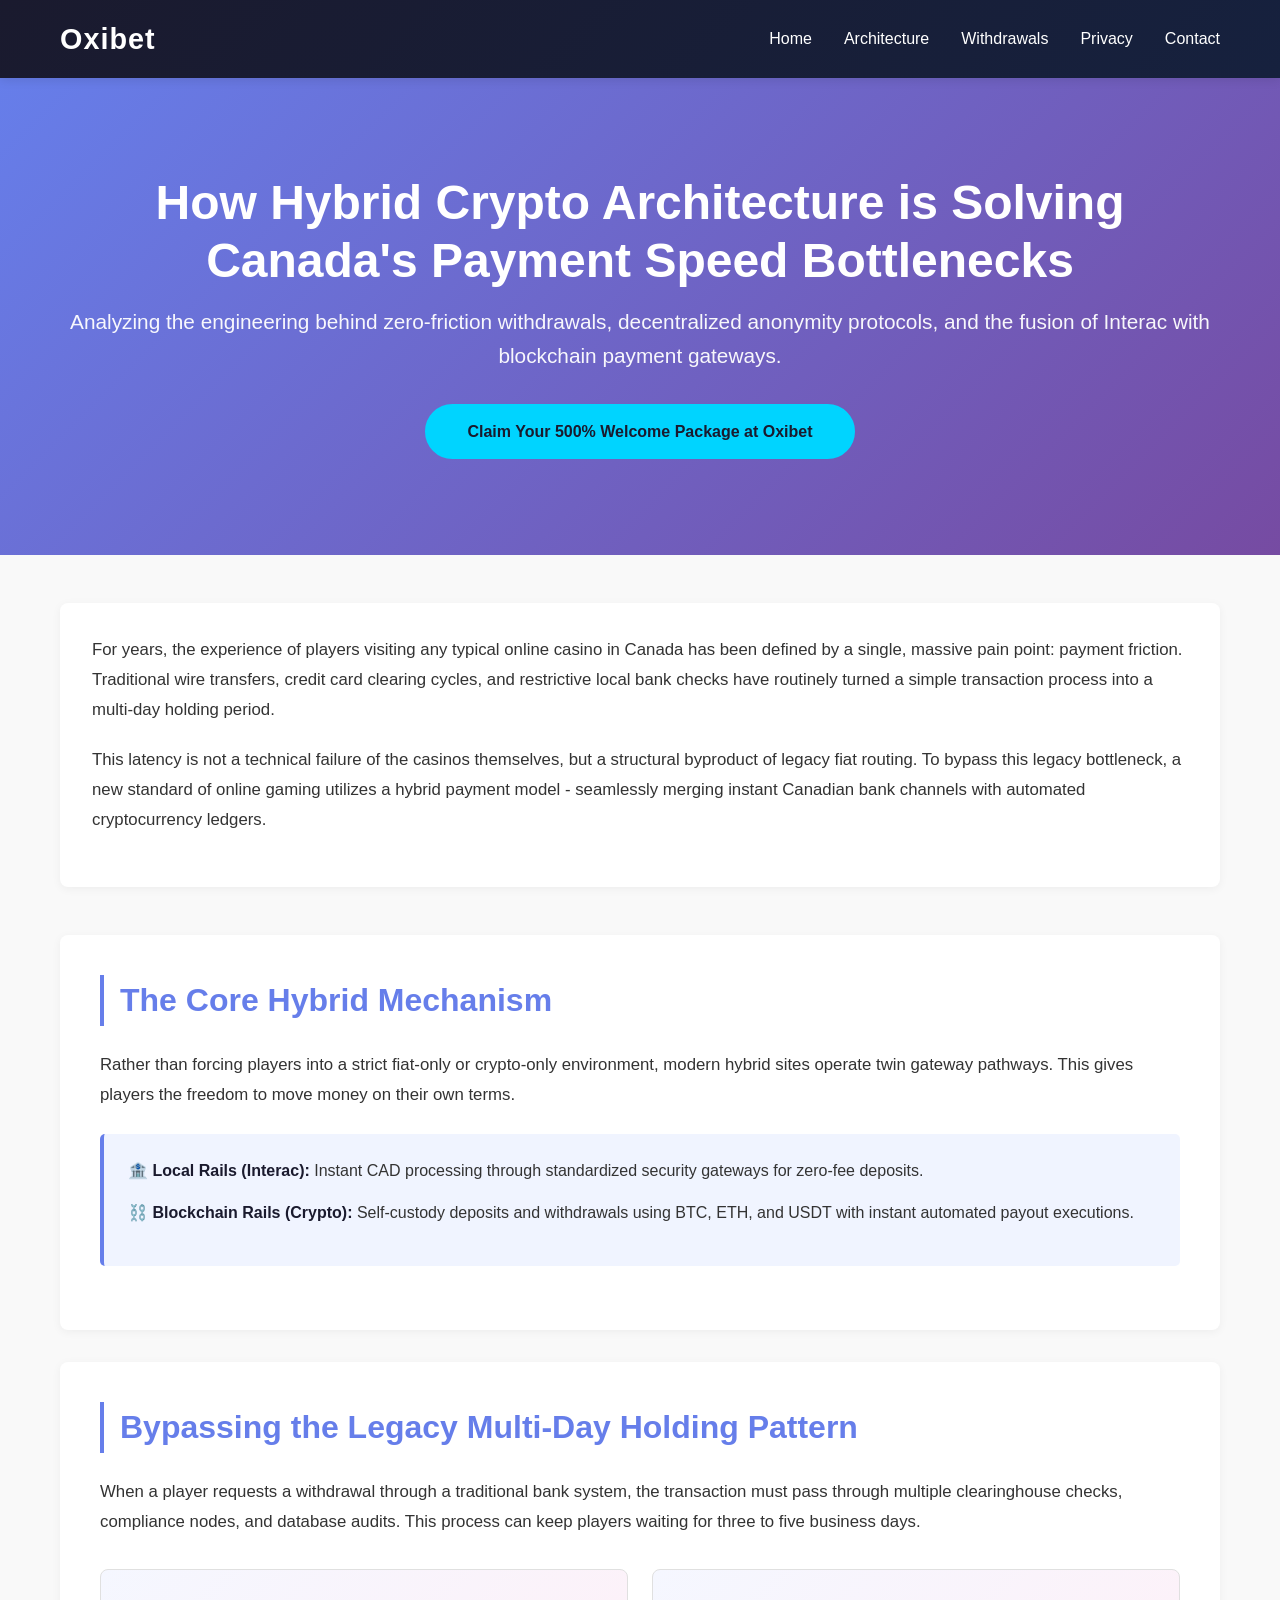
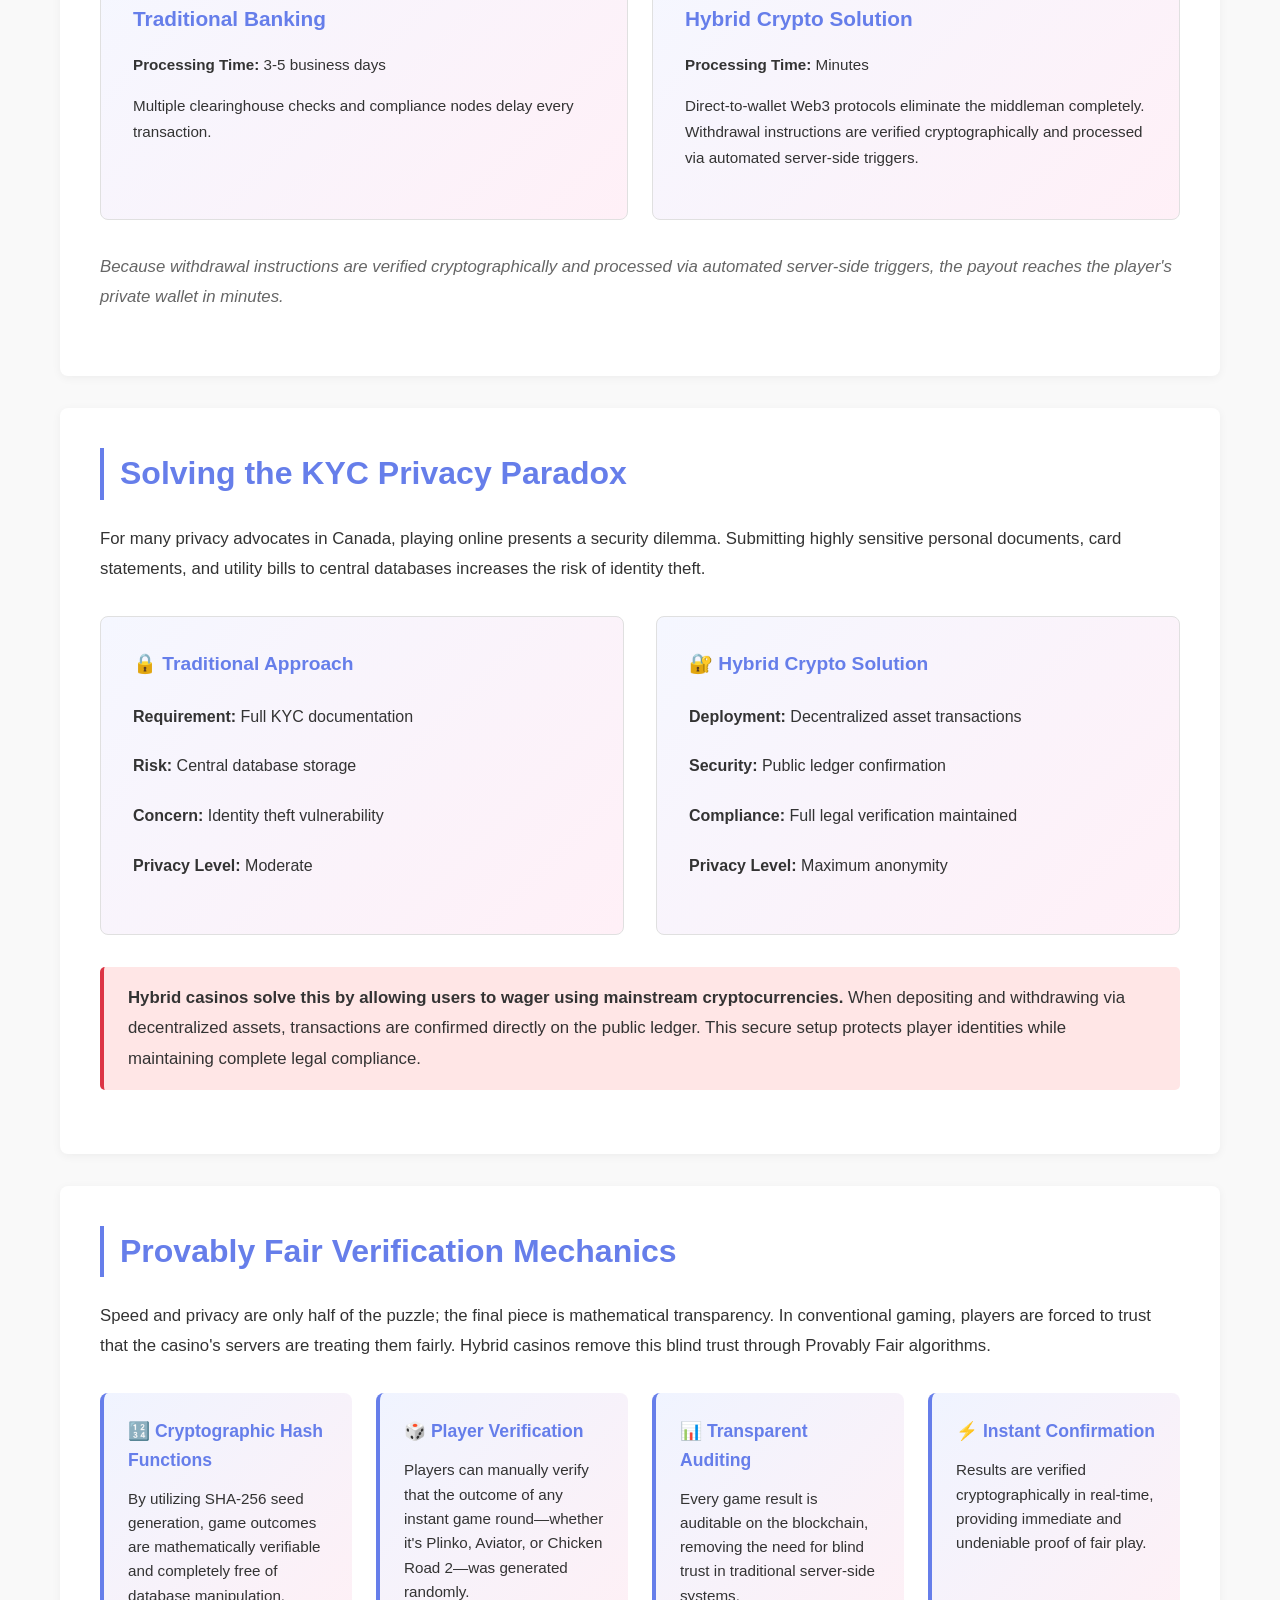
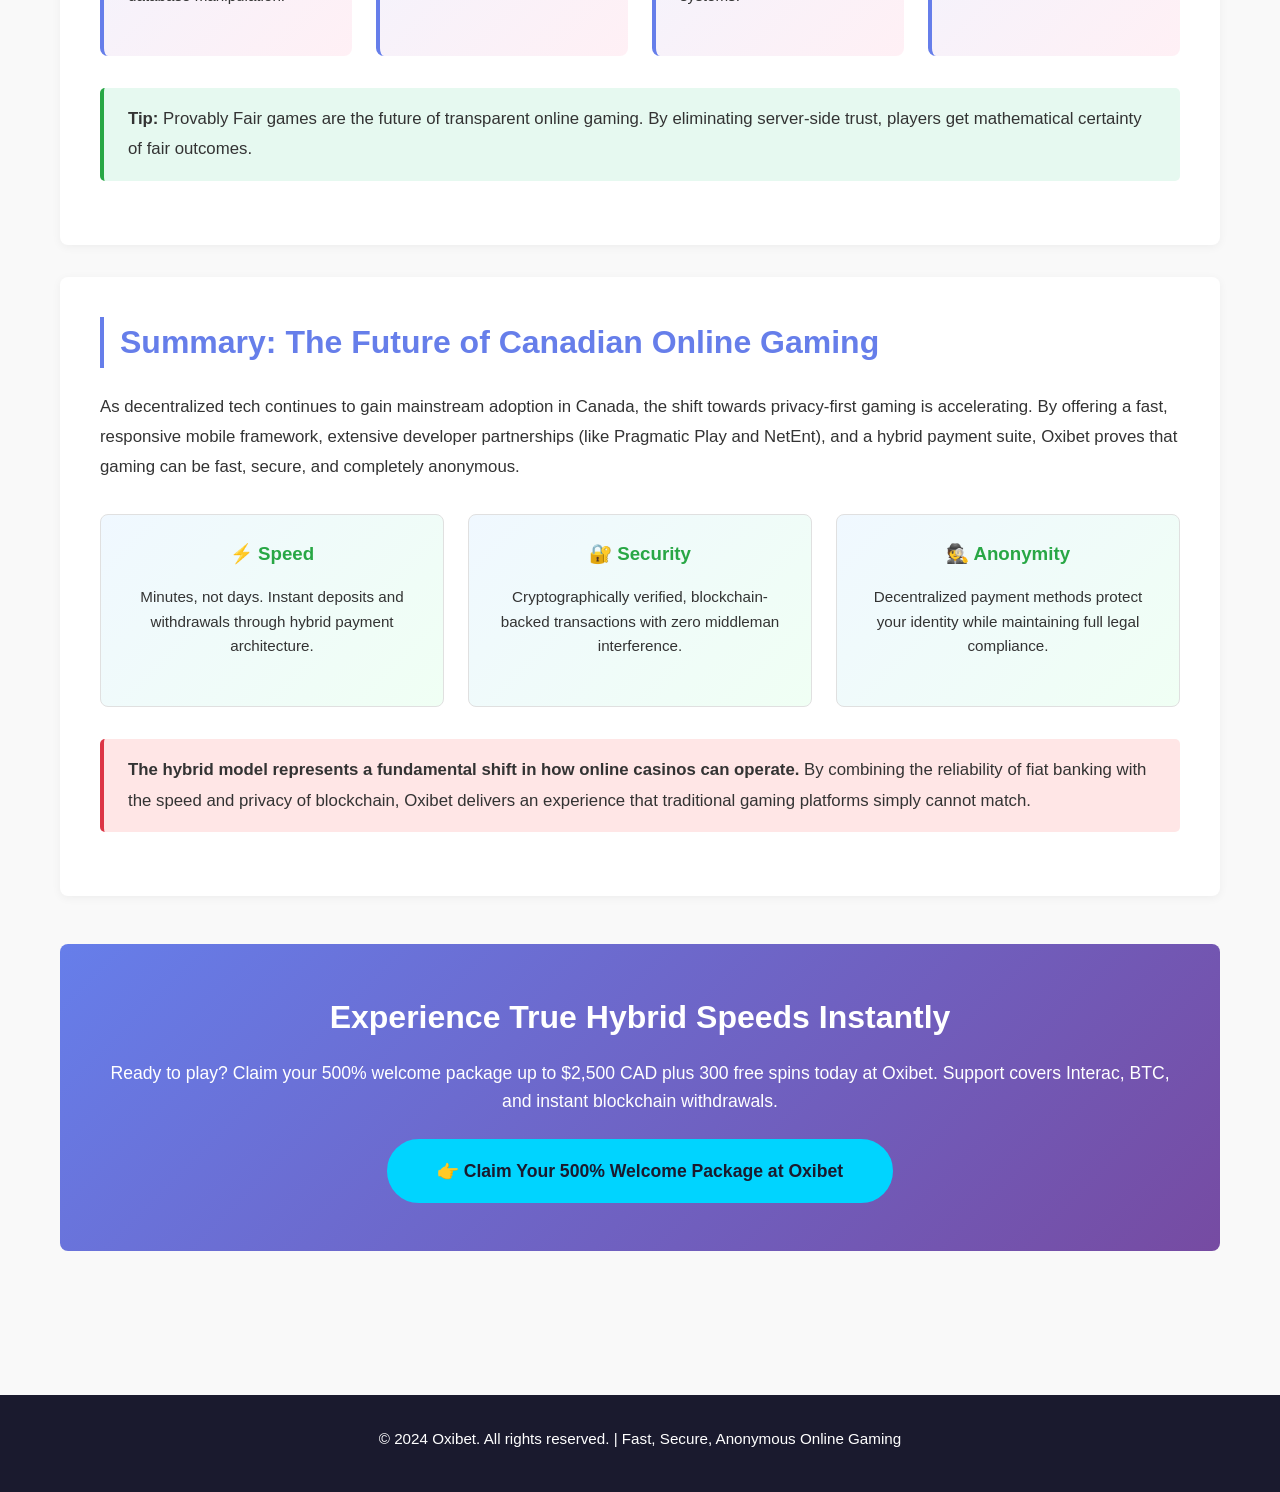
==== commit 6f433cd8: "Remove company and license information from page" ====
--- a/index.html
+++ b/index.html
@@ -105,7 +105,7 @@
                     </div>
                 </div>
                 
-                <p class="warning"><strong>Hybrid casinos solve this by allowing users to wager using mainstream cryptocurrencies.</strong> When depositing and withdrawing via decentralized assets, transactions are confirmed directly on the public ledger. This secure setup protects player identities while maintaining complete legal compliance under verified licenses, such as Oxibet's regulatory charter under Comoros License No. ALSI-202411070-FI2.</p>
+                <p class="warning"><strong>Hybrid casinos solve this by allowing users to wager using mainstream cryptocurrencies.</strong> When depositing and withdrawing via decentralized assets, transactions are confirmed directly on the public ledger. This secure setup protects player identities while maintaining complete legal compliance.</p>
             </section>
 
             <!-- Section 4: Provably Fair Verification -->
@@ -176,7 +176,6 @@
     <footer class="footer">
         <div class="container">
             <p>&copy; 2024 Oxibet. All rights reserved. | Fast, Secure, Anonymous Online Gaming</p>
-            <p class="footer-note">Oxibet operates under the license number ALSI-202411070-FI2 issued by the Government of the Autonomous Island of Anjouan, Union of Comoros.</p>
         </div>
     </footer>
 </body>
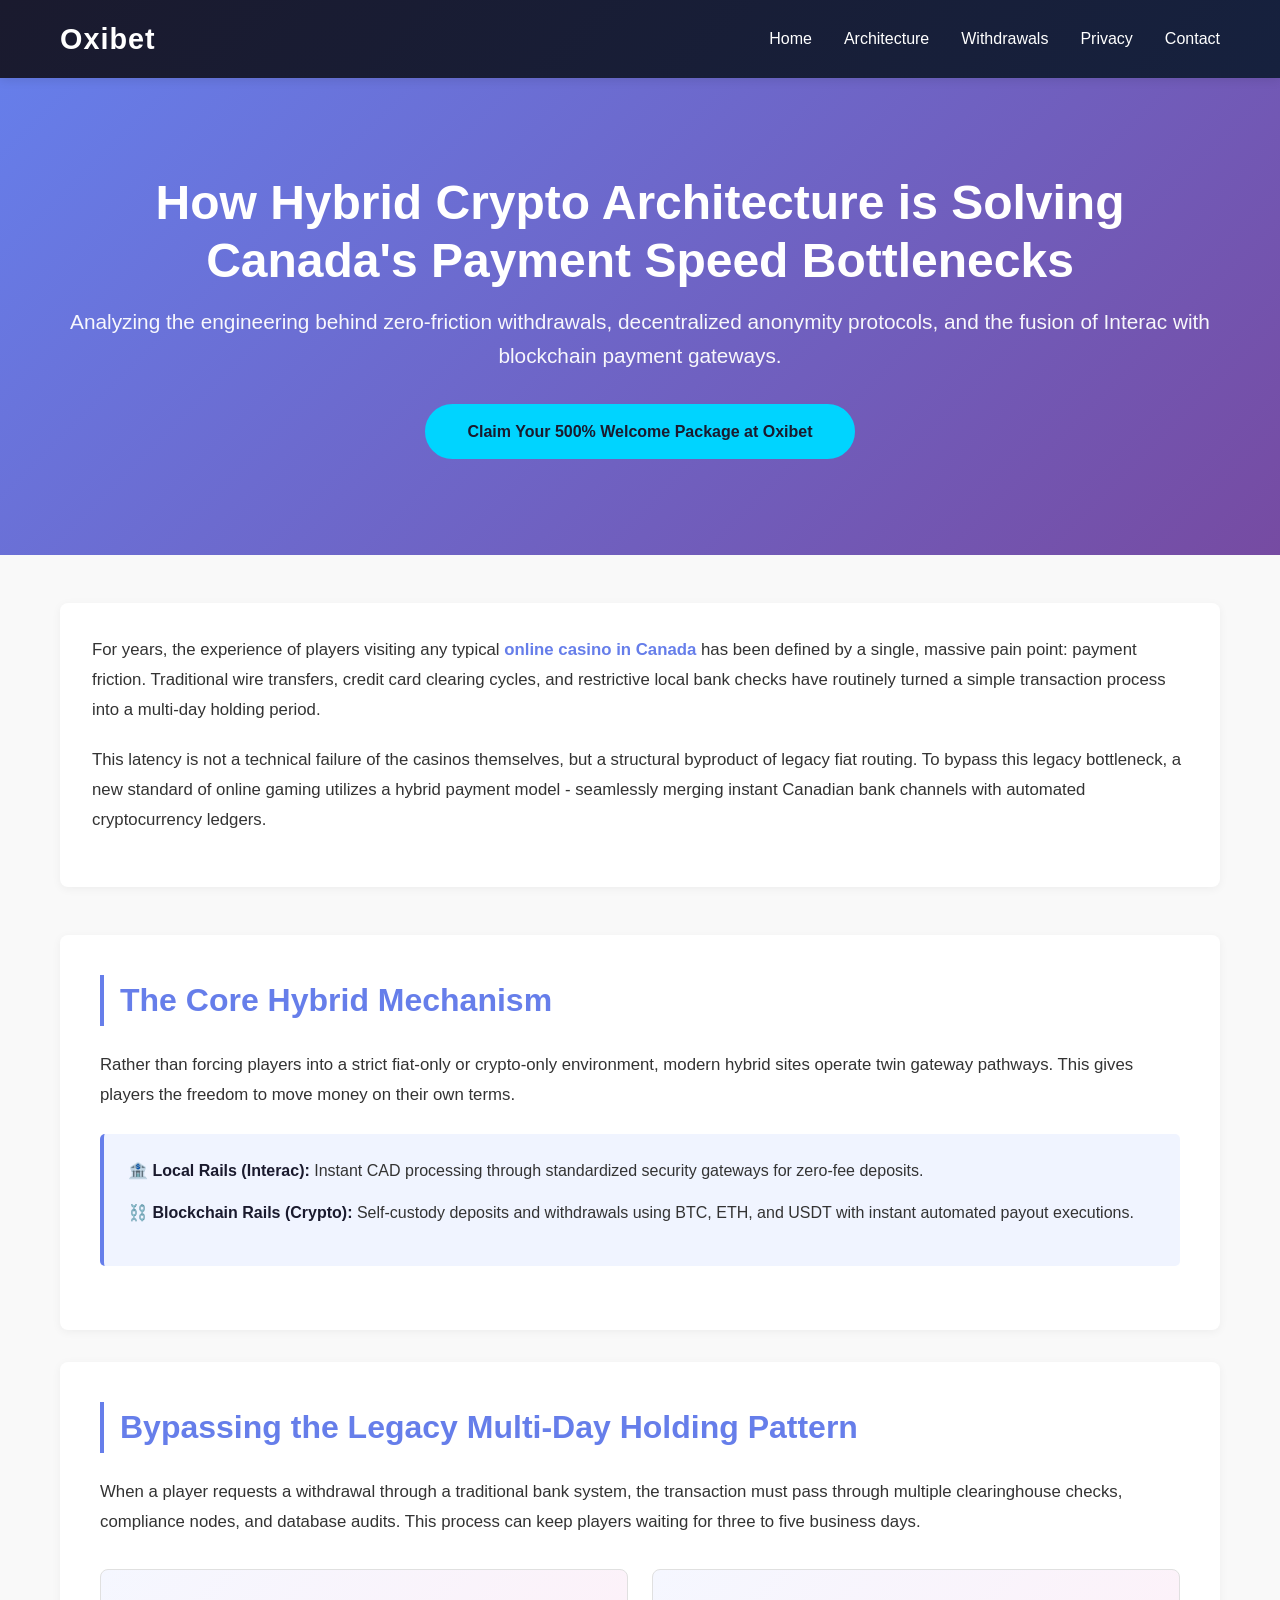
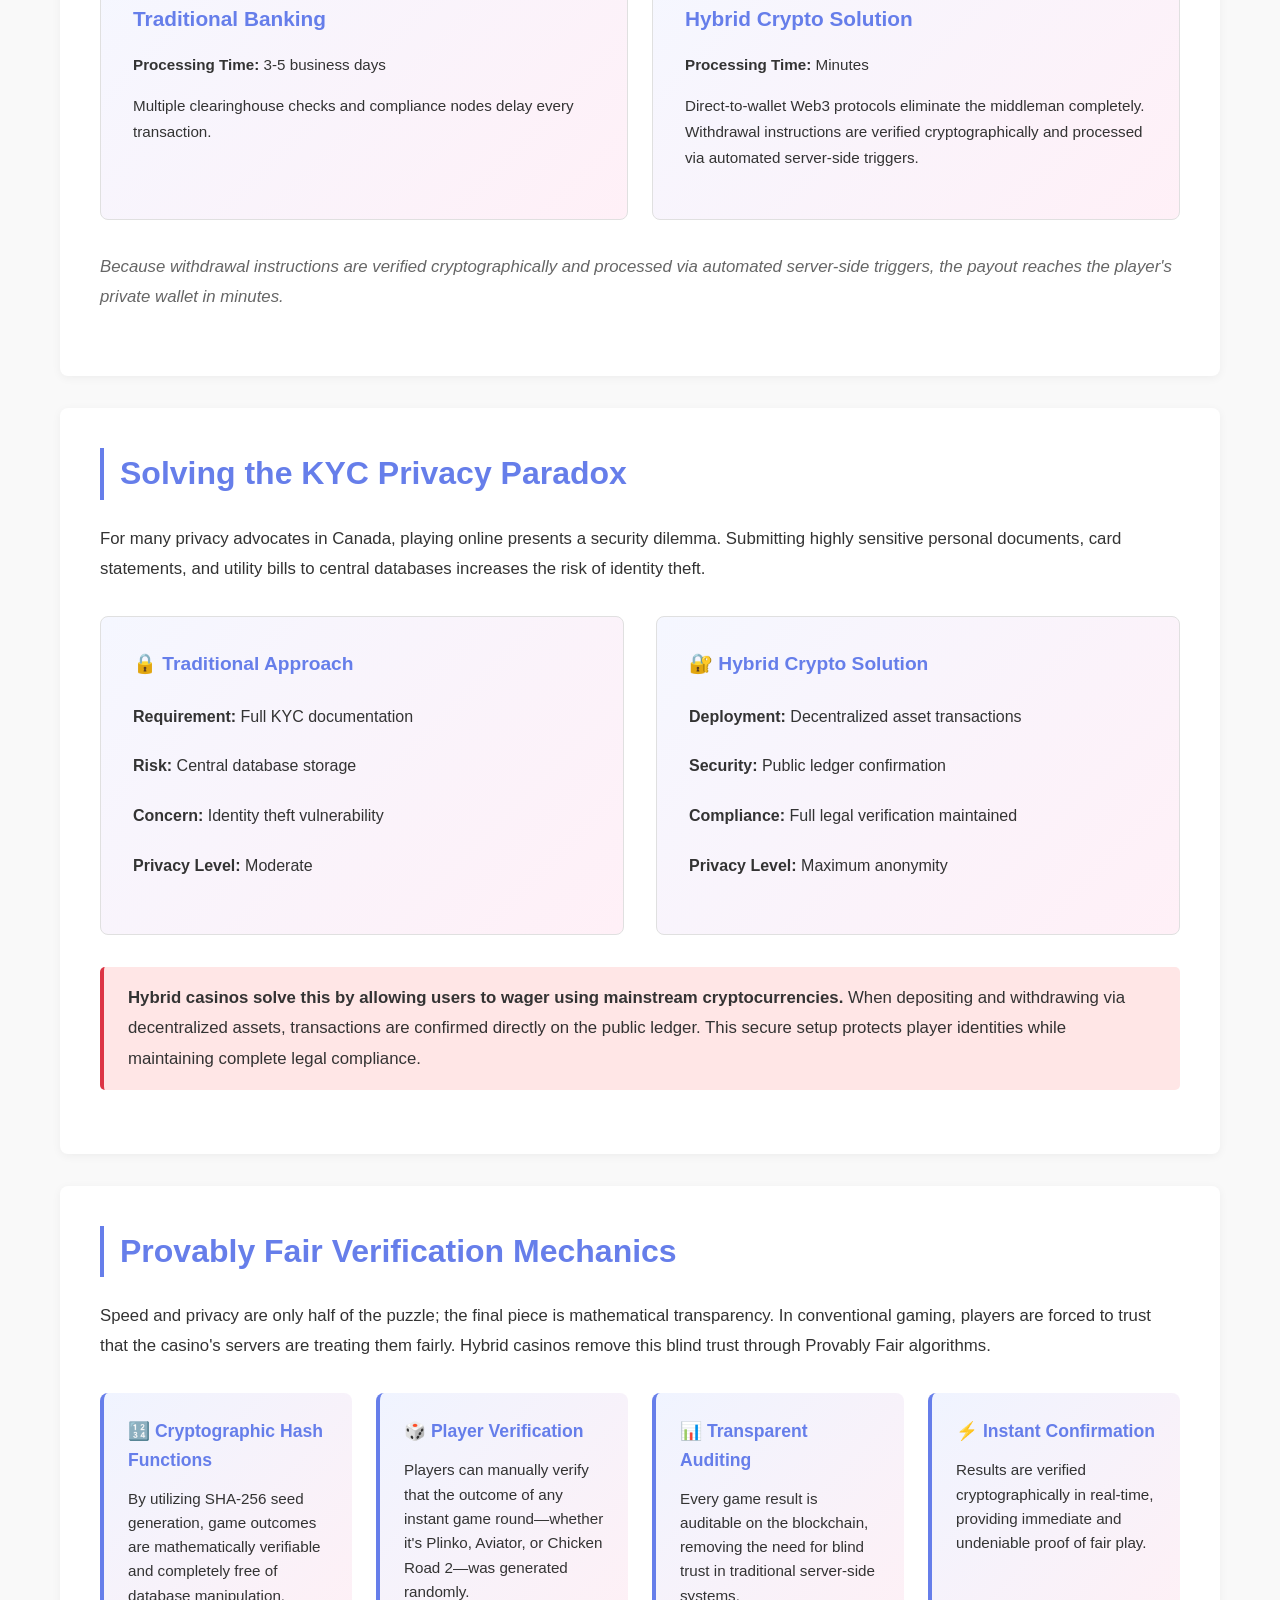
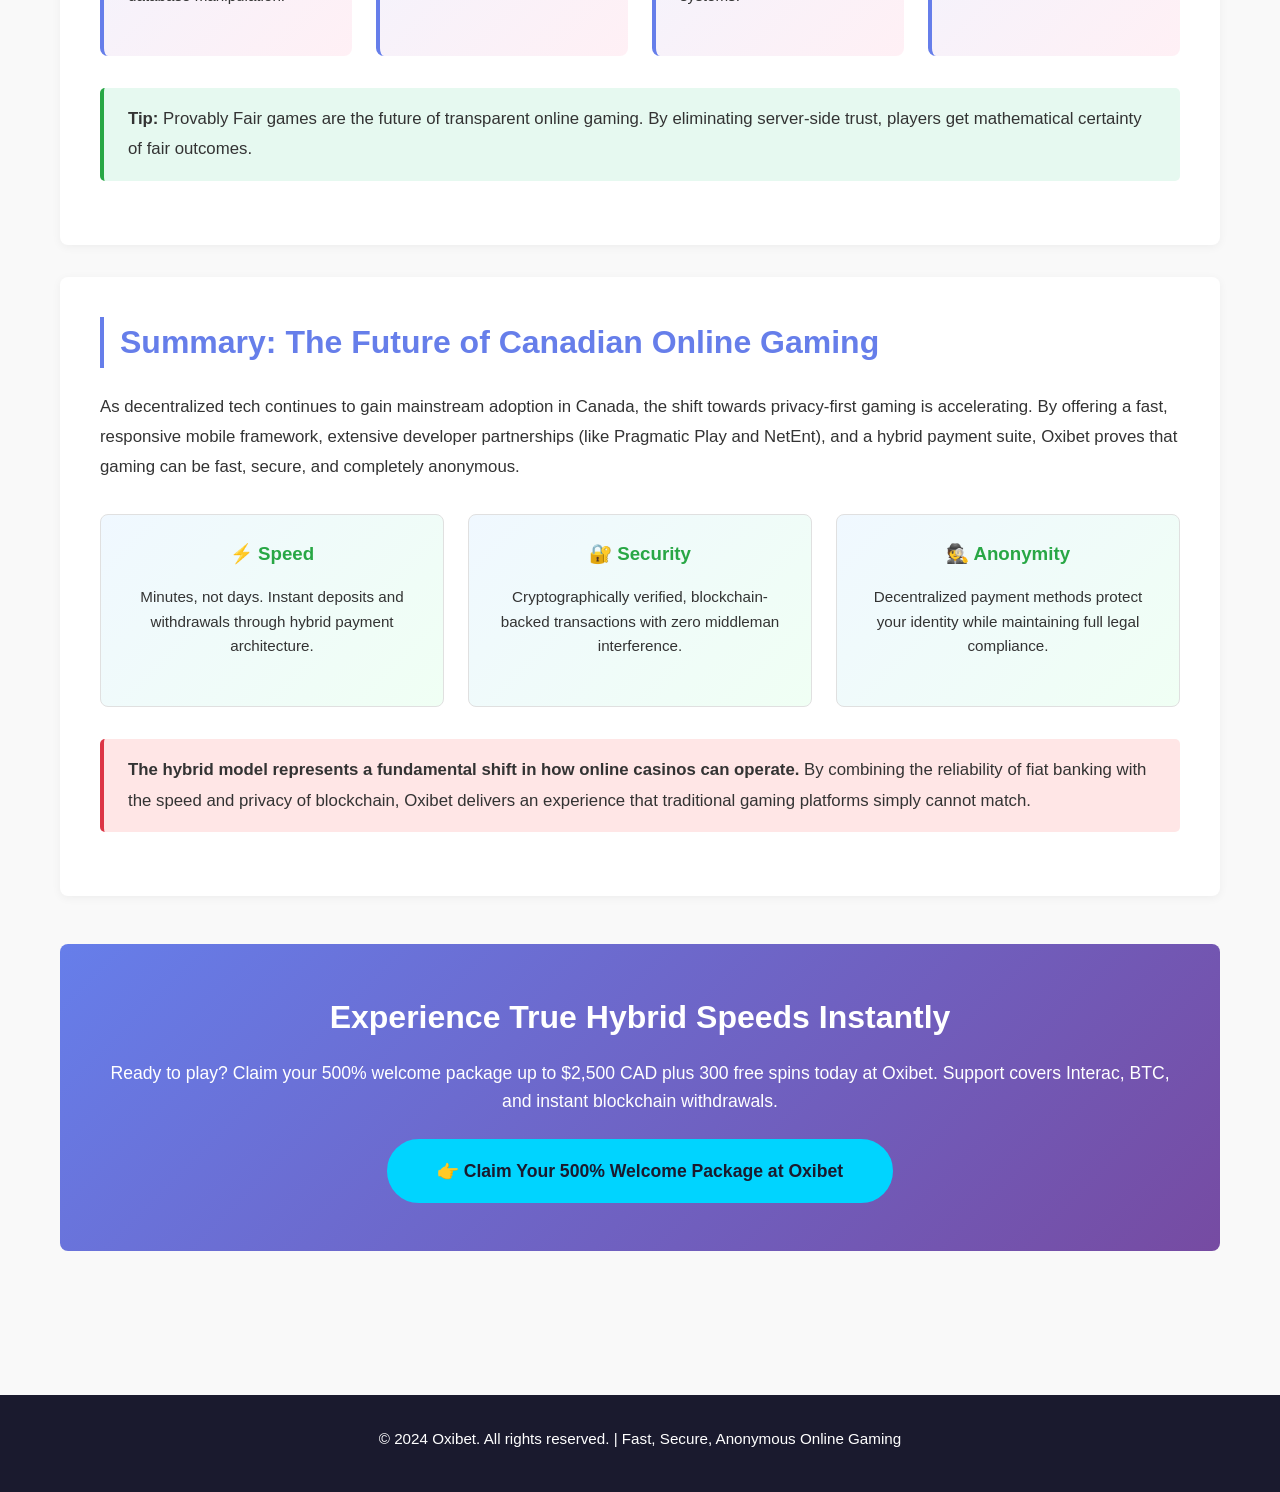
==== commit 0099685d: "Add casino link to first sentence" ====
--- a/index.html
+++ b/index.html
@@ -35,7 +35,7 @@
         <div class="container">
             <!-- Introduction -->
             <section class="intro-section">
-                <p>For years, the experience of players visiting any typical online casino in Canada has been defined by a single, massive pain point: payment friction. Traditional wire transfers, credit card clearing cycles, and restrictive local bank checks have routinely turned a simple transaction process into a multi-day holding period.</p>
+                <p>For years, the experience of players visiting any typical <a href="https://oxibet.com/casino" style="color: #667eea; text-decoration: none; font-weight: bold;">online casino in Canada</a> has been defined by a single, massive pain point: payment friction. Traditional wire transfers, credit card clearing cycles, and restrictive local bank checks have routinely turned a simple transaction process into a multi-day holding period.</p>
                 <p>This latency is not a technical failure of the casinos themselves, but a structural byproduct of legacy fiat routing. To bypass this legacy bottleneck, a new standard of online gaming utilizes a hybrid payment model - seamlessly merging instant Canadian bank channels with automated cryptocurrency ledgers.</p>
             </section>
 
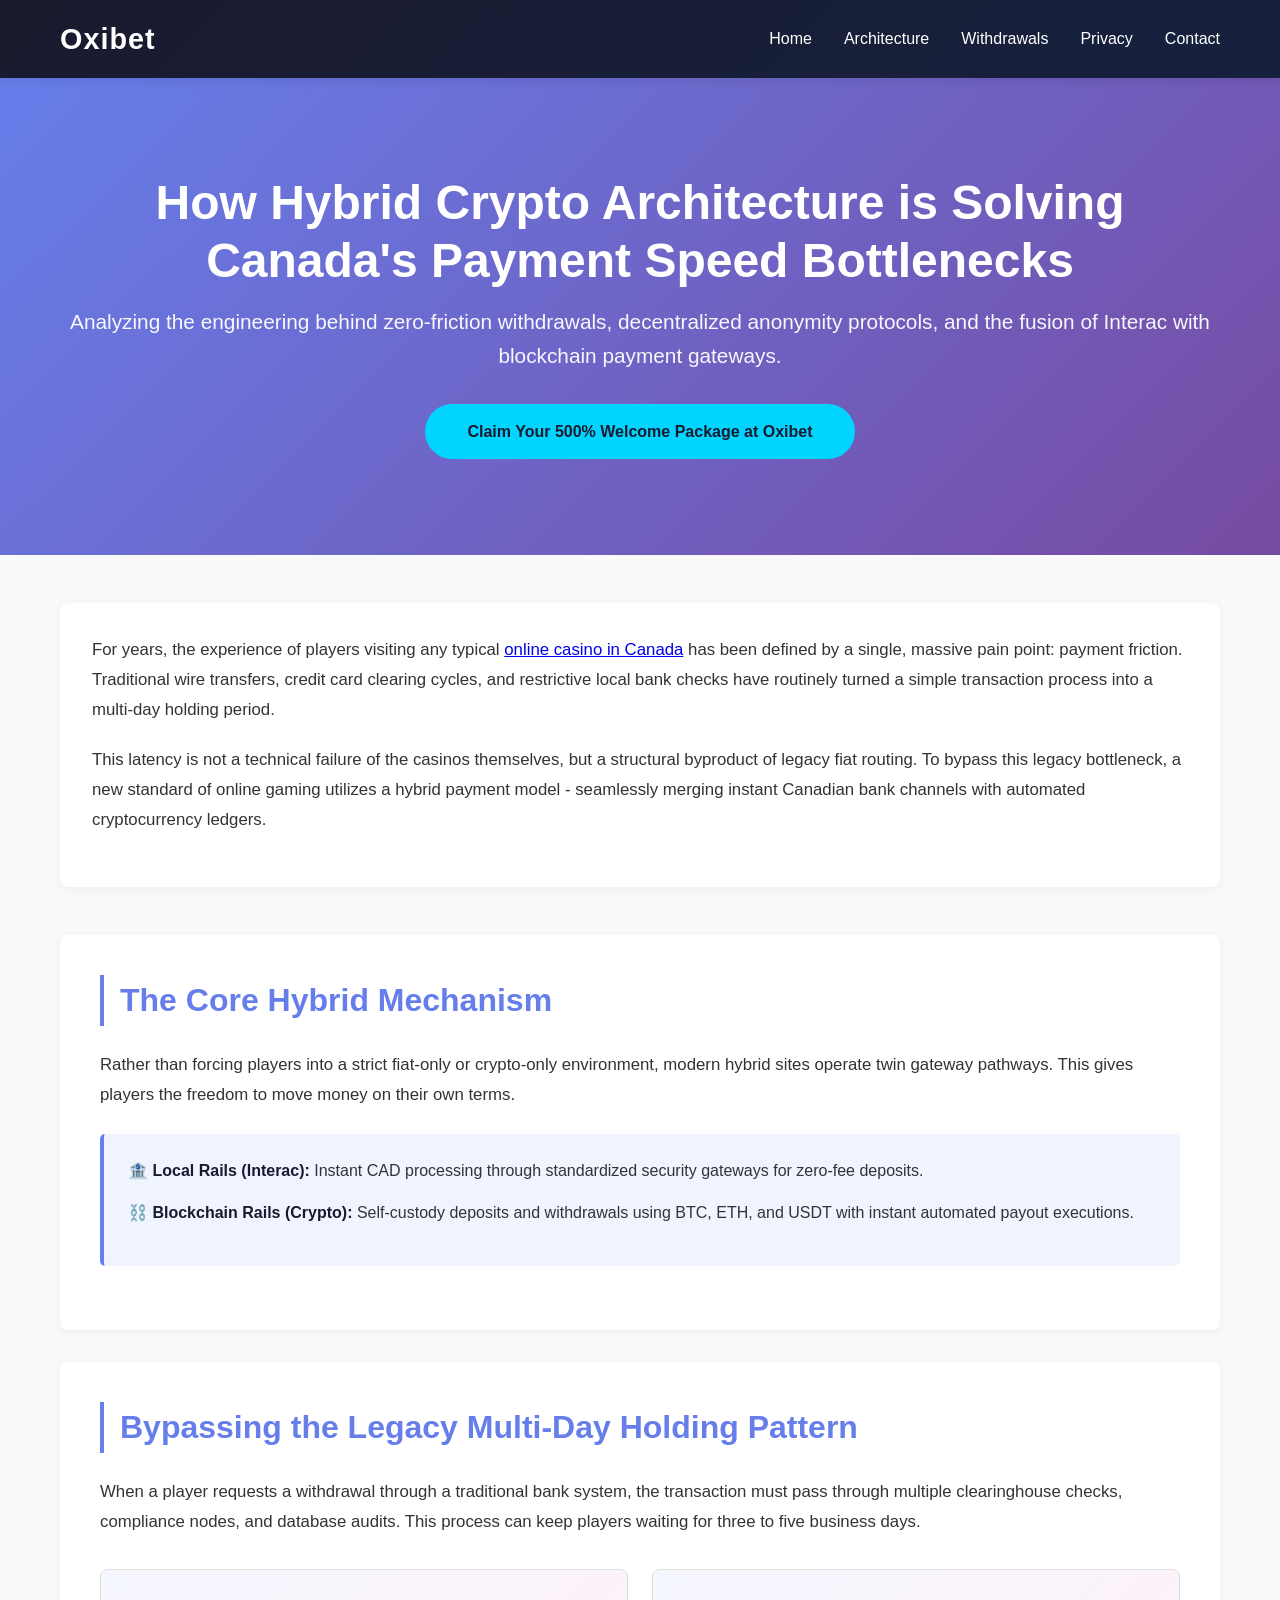
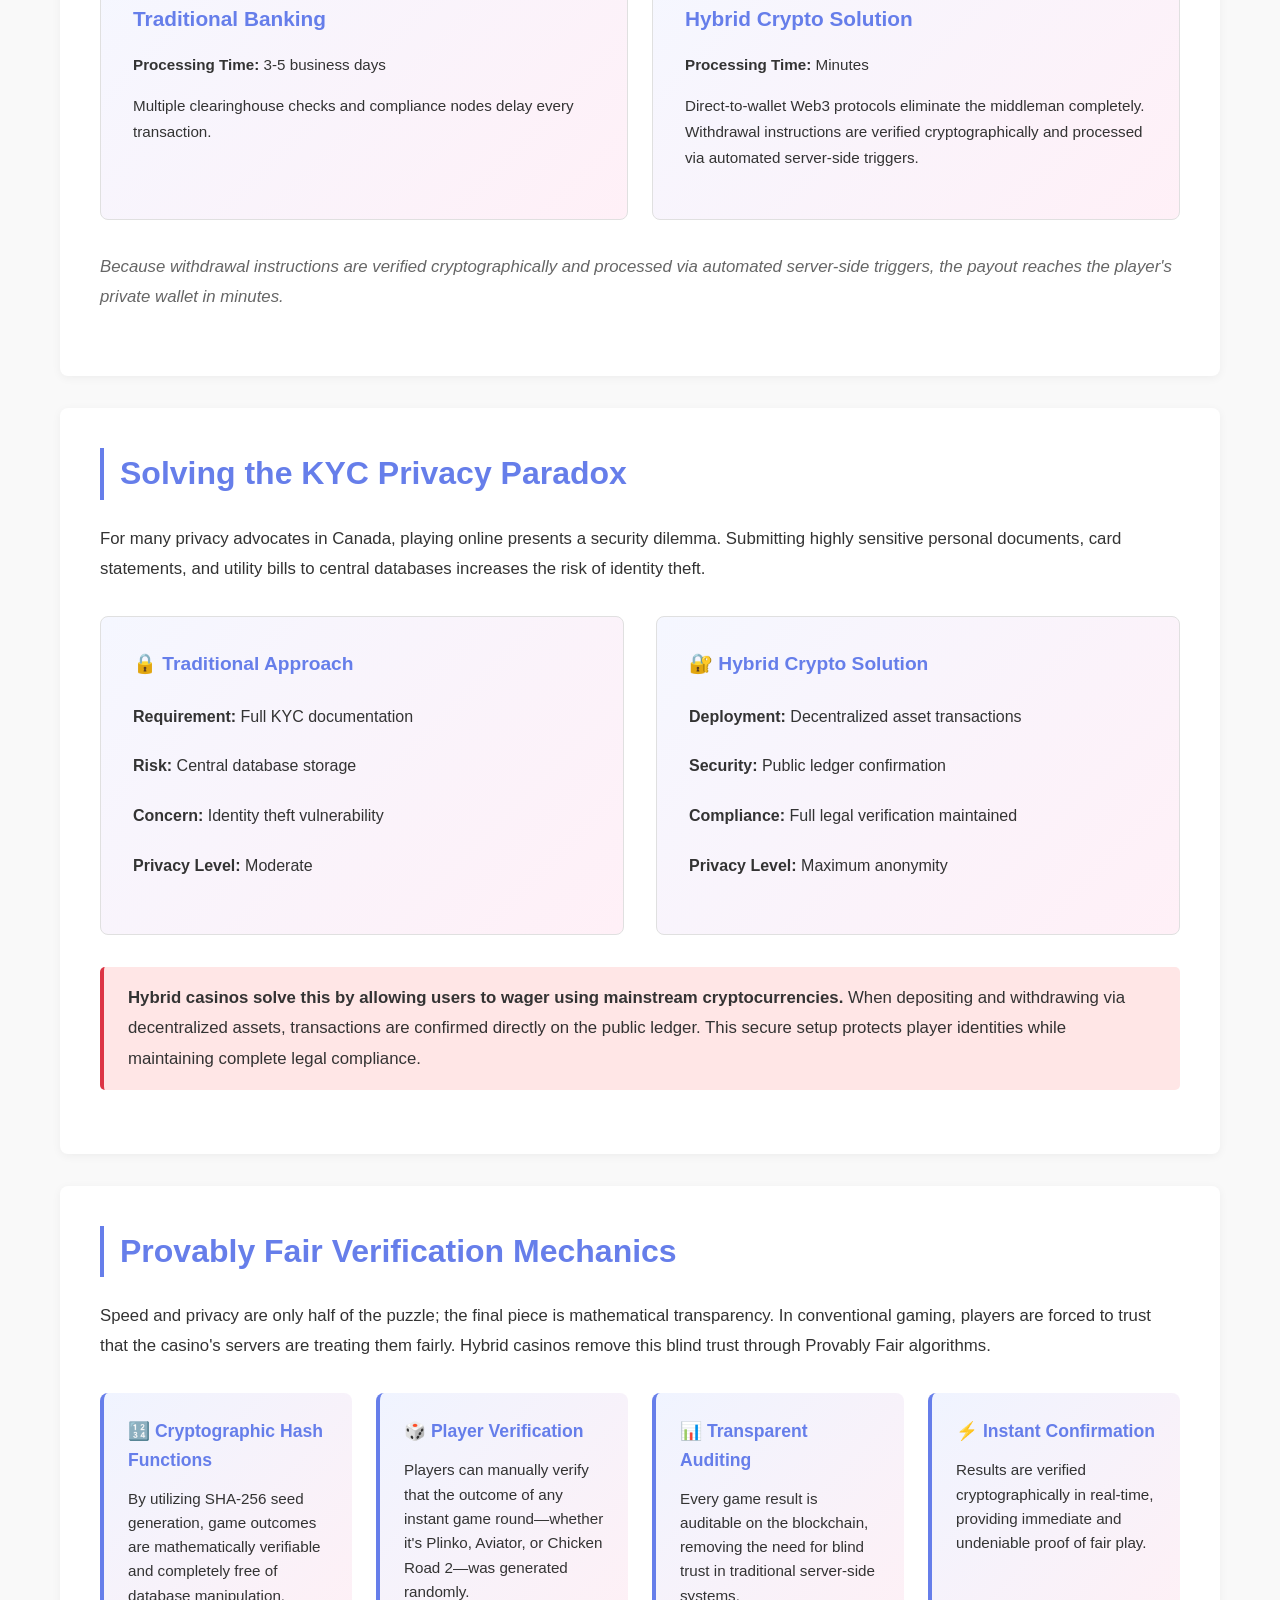
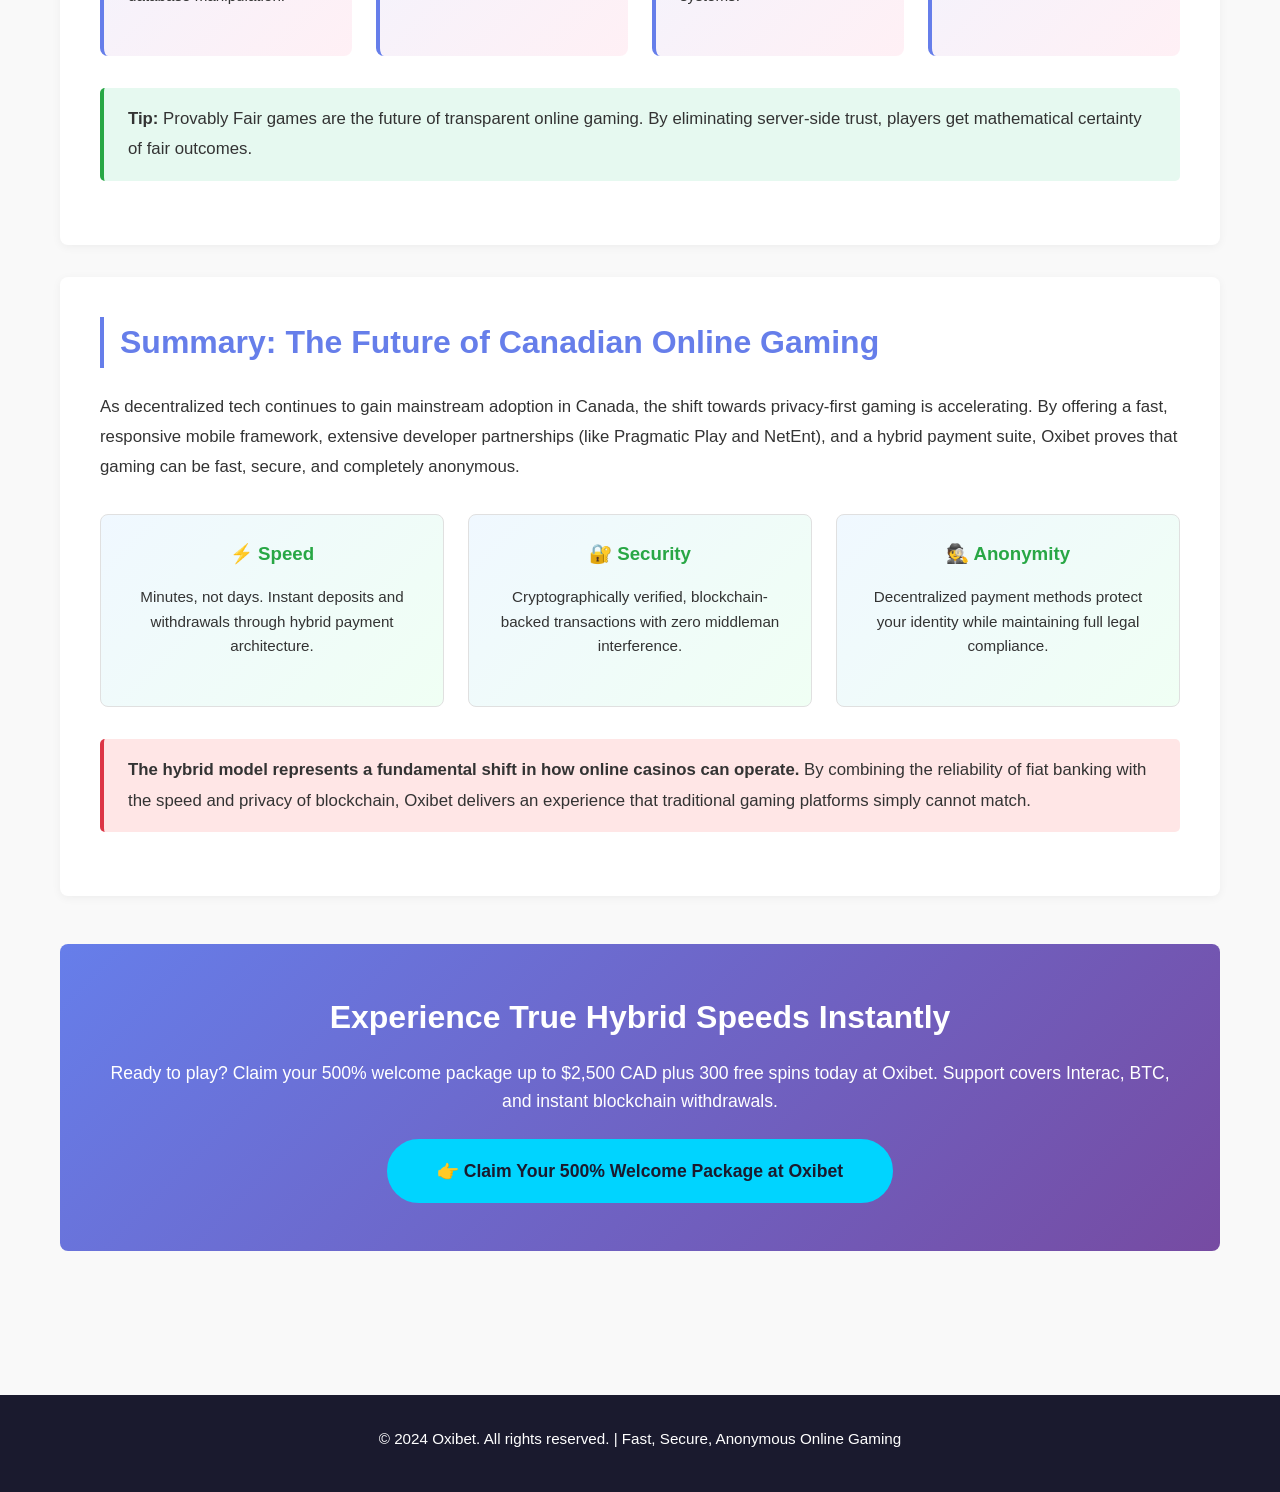
==== commit fa85b63a: "Add simple link to online casino in Canada" ====
--- a/index.html
+++ b/index.html
@@ -35,7 +35,7 @@
         <div class="container">
             <!-- Introduction -->
             <section class="intro-section">
-                <p>For years, the experience of players visiting any typical <a href="https://oxibet.com/casino" style="color: #667eea; text-decoration: none; font-weight: bold;">online casino in Canada</a> has been defined by a single, massive pain point: payment friction. Traditional wire transfers, credit card clearing cycles, and restrictive local bank checks have routinely turned a simple transaction process into a multi-day holding period.</p>
+                <p>For years, the experience of players visiting any typical <a href="https://oxibet.com/casino">online casino in Canada</a> has been defined by a single, massive pain point: payment friction. Traditional wire transfers, credit card clearing cycles, and restrictive local bank checks have routinely turned a simple transaction process into a multi-day holding period.</p>
                 <p>This latency is not a technical failure of the casinos themselves, but a structural byproduct of legacy fiat routing. To bypass this legacy bottleneck, a new standard of online gaming utilizes a hybrid payment model - seamlessly merging instant Canadian bank channels with automated cryptocurrency ledgers.</p>
             </section>
 
